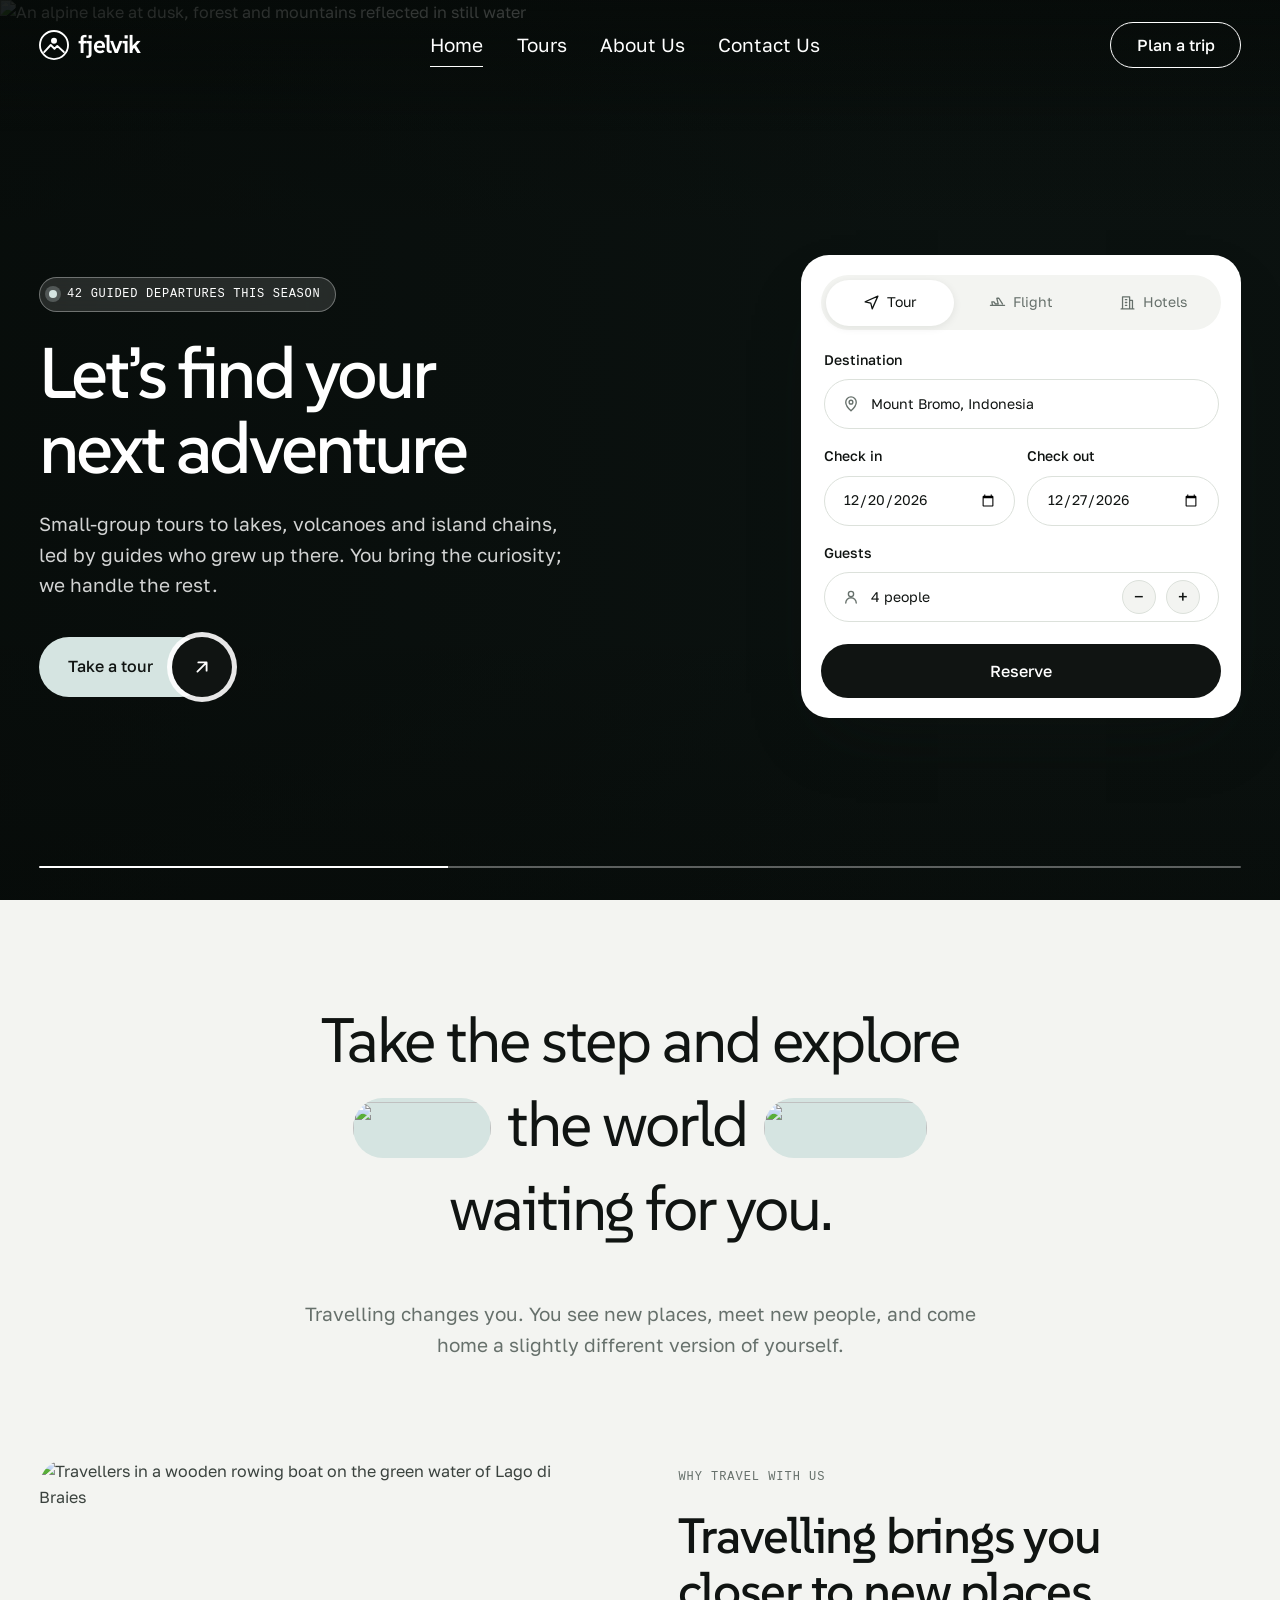
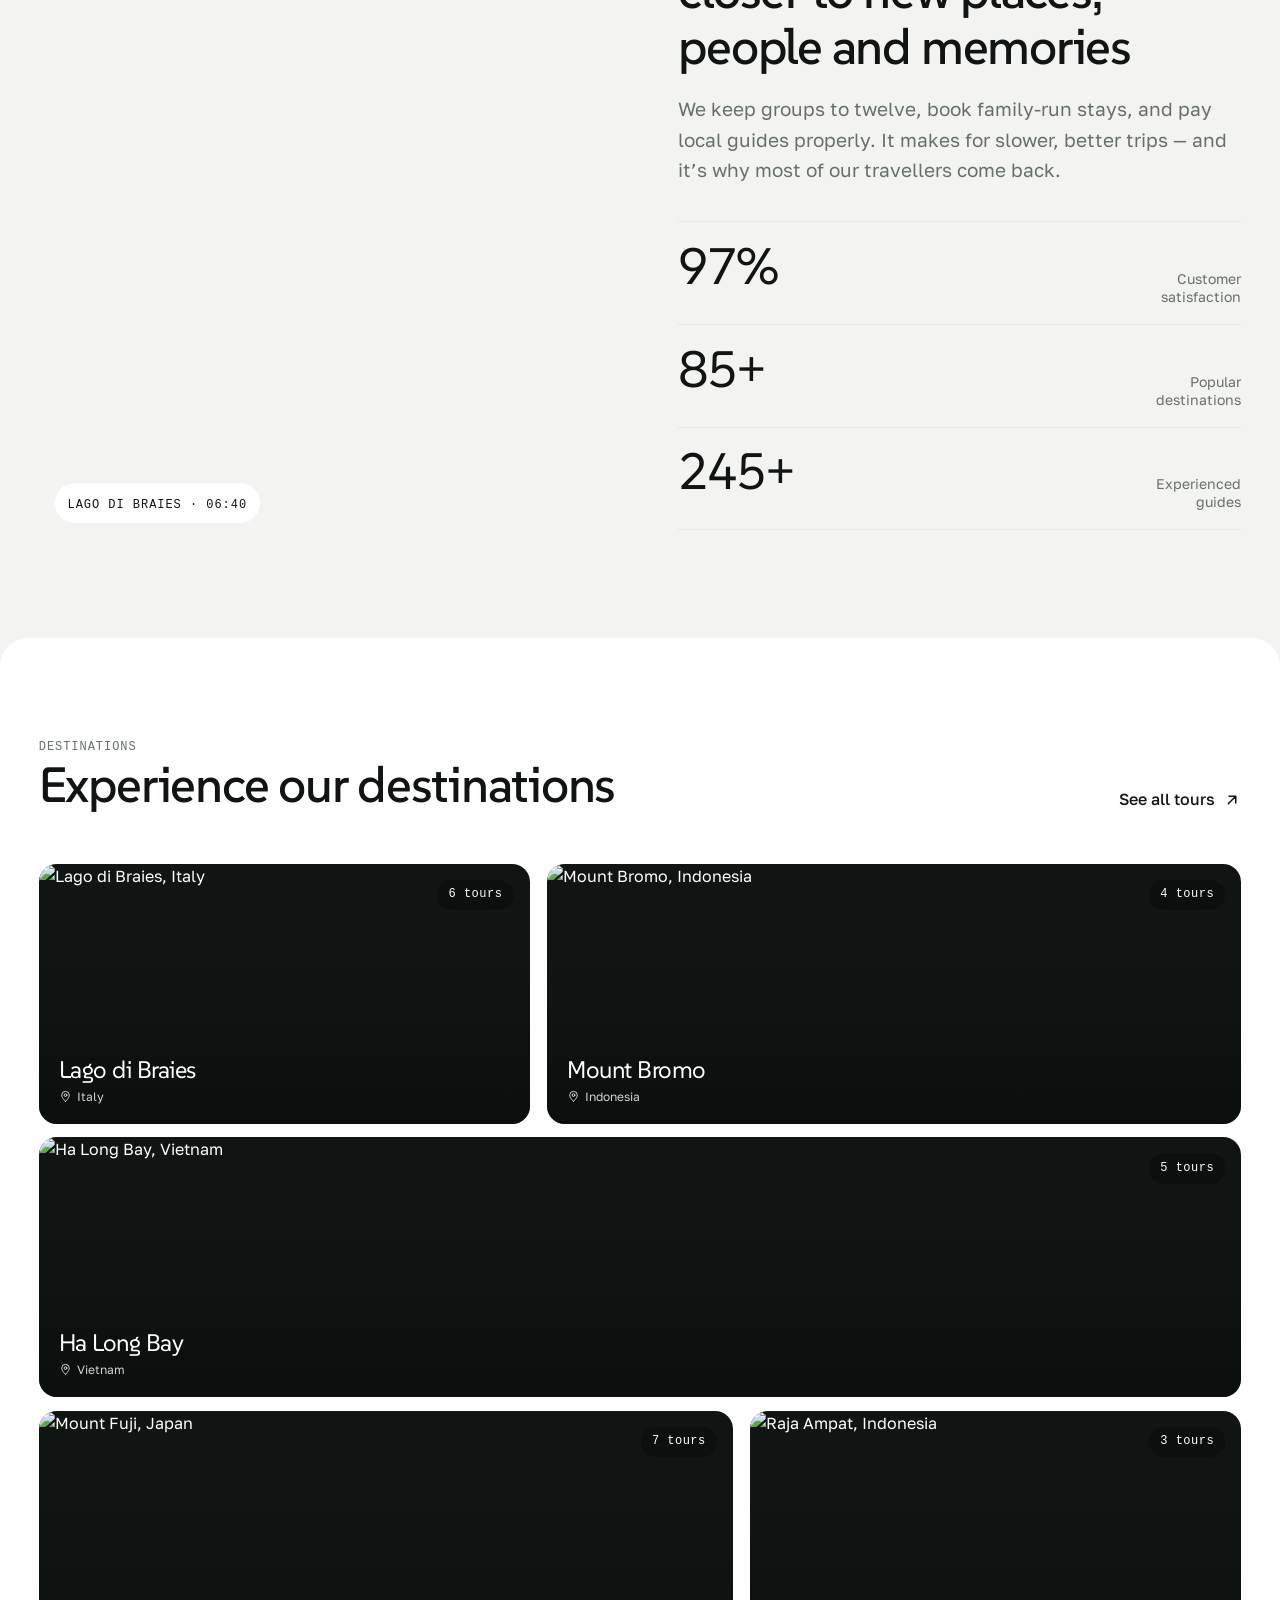
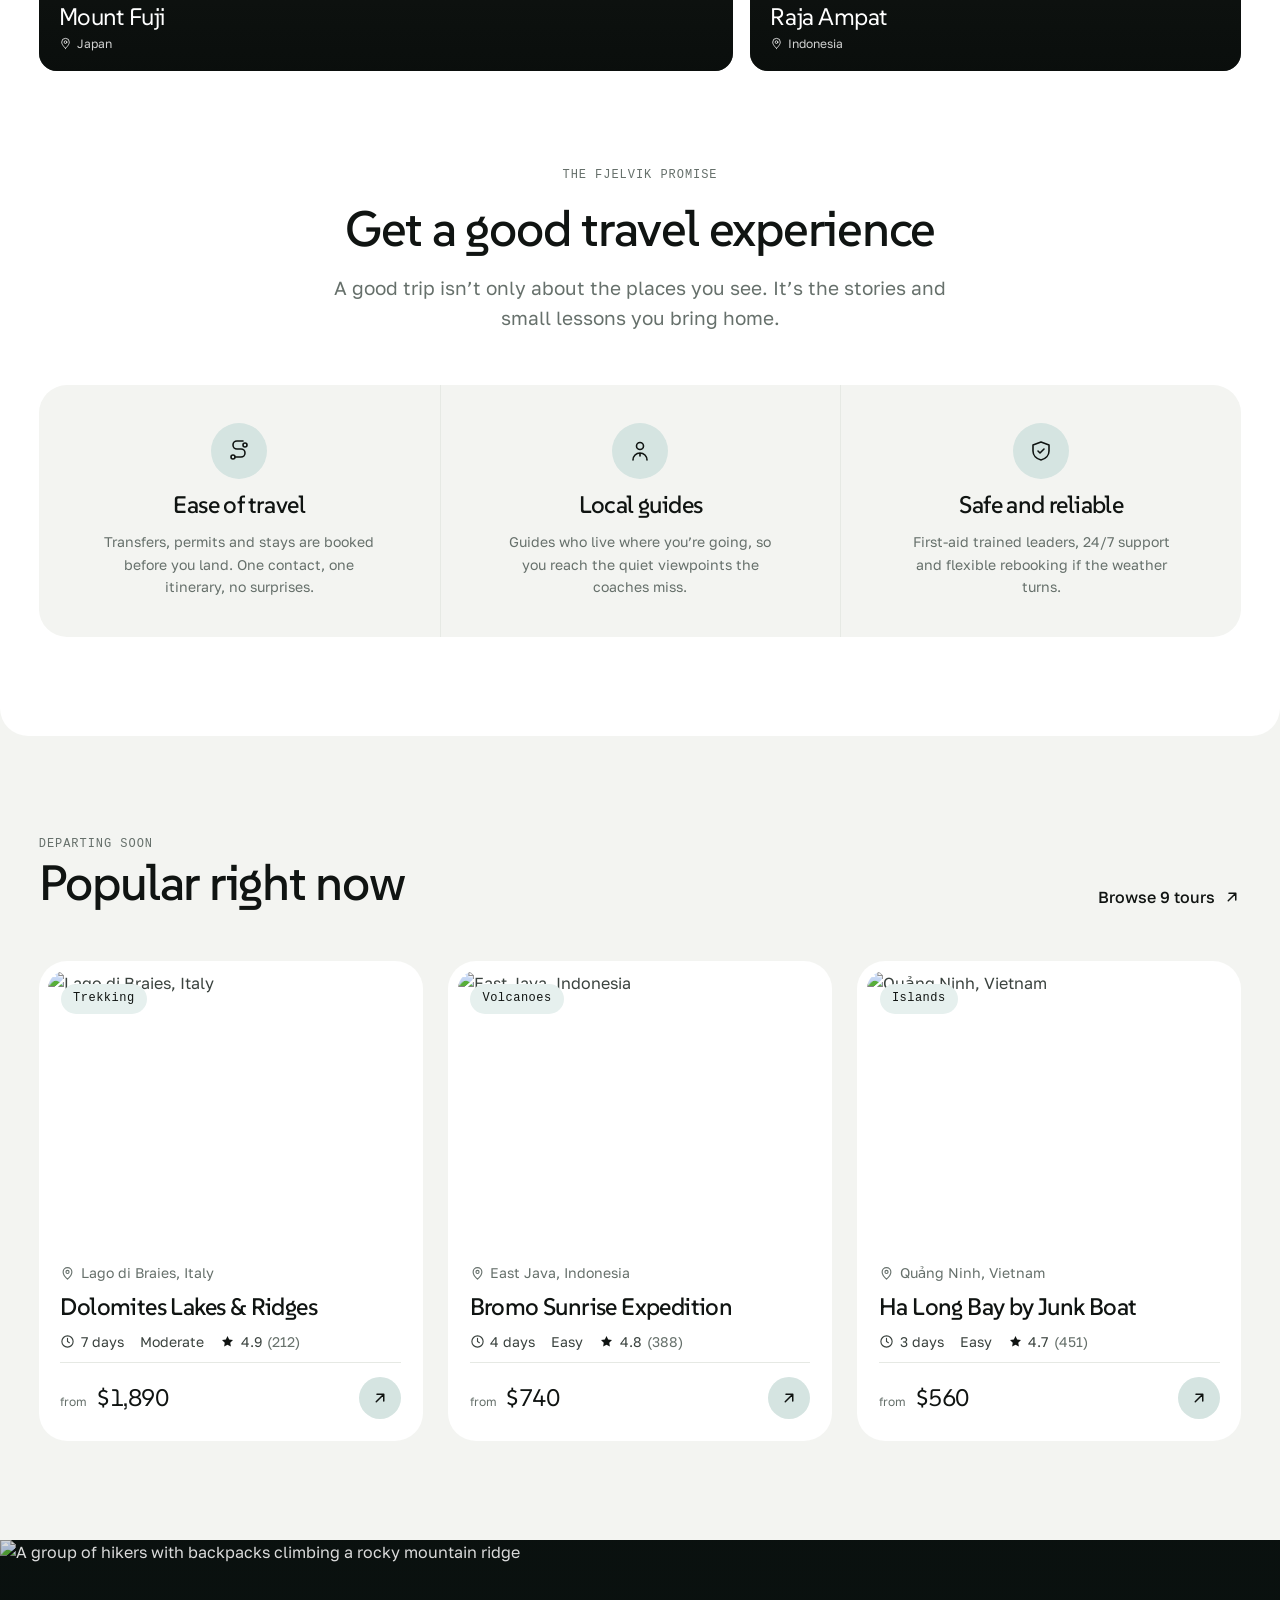
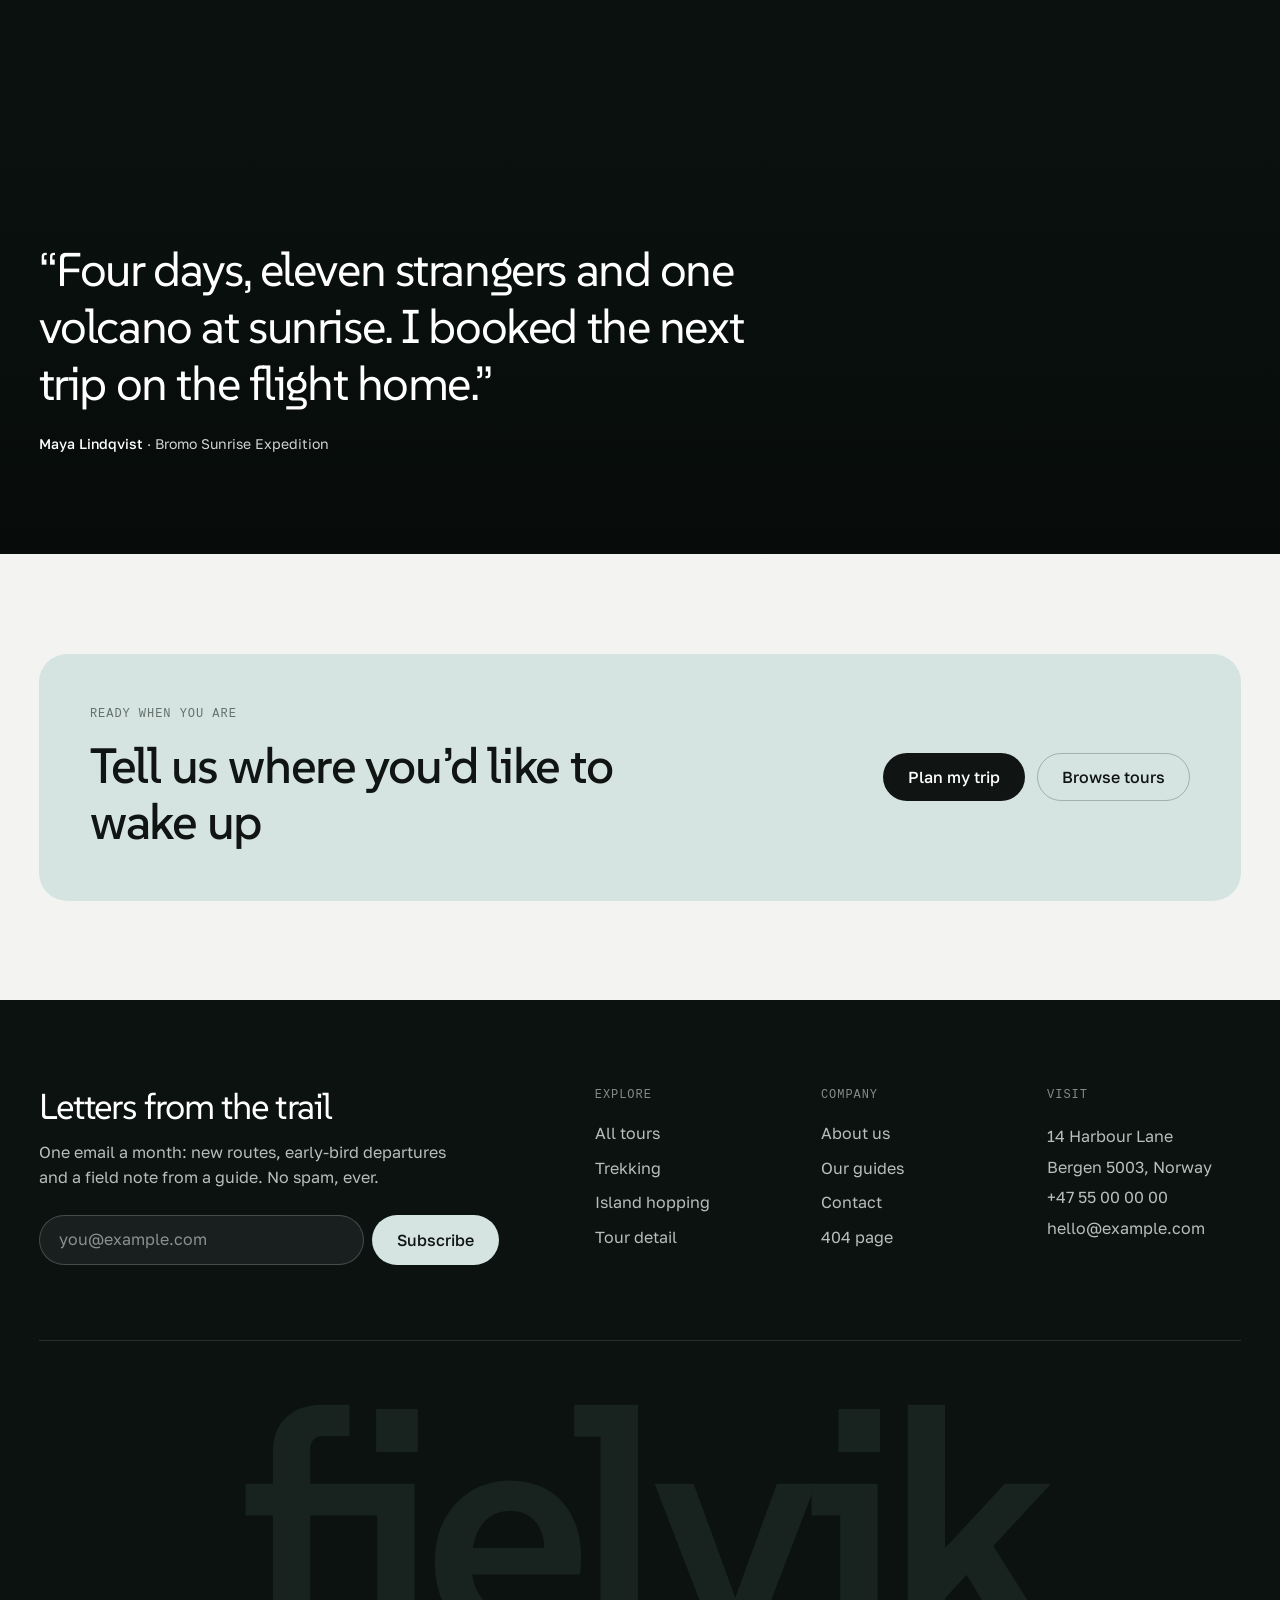
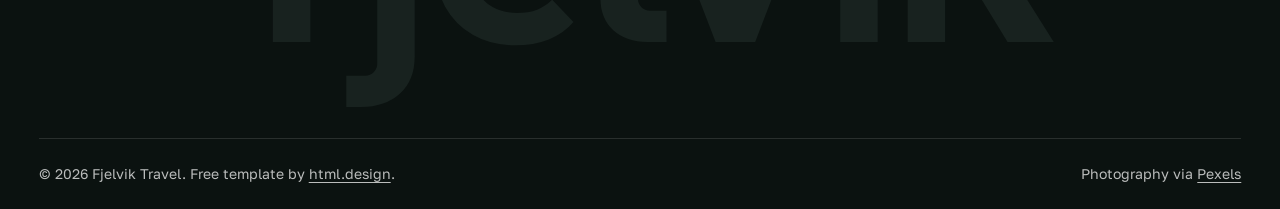
==== fjelvik/index.html @ 73a194df "Add files via upload" ====
<!DOCTYPE html>
<html lang="en">
<head>
<meta charset="utf-8" />
<meta name="viewport" content="width=device-width, initial-scale=1" />
<title>Fjelvik — Tours & Adventure Travel</title>
<meta name="description" content="Fjelvik is a free travel agency HTML template — photo hero with a working booking panel, destination bento, tour listings, tour detail, about and contact pages." />
<meta name="theme-color" content="#101412" />
<link rel="icon" href="data:image/svg+xml,%3Csvg xmlns='http://www.w3.org/2000/svg' viewBox='0 0 32 32'%3E%3Ccircle cx='16' cy='16' r='16' fill='%23101412'/%3E%3Ccircle cx='16' cy='12' r='4' fill='%23D5E4E1'/%3E%3Cpath d='M5 24l7-8 4 4 3-3 8 7z' fill='%23fff'/%3E%3C/svg%3E" />

<link rel="preconnect" href="https://fonts.googleapis.com" />
<link rel="preconnect" href="https://fonts.gstatic.com" crossorigin />
<link href="https://fonts.googleapis.com/css2?family=SUSE:wght@400;500;600&family=Golos+Text:wght@400;500;600&family=Ubuntu+Sans+Mono:wght@400;500&display=swap" rel="stylesheet" />
<link rel="preconnect" href="https://images.pexels.com" crossorigin />

<link rel="stylesheet" href="assets/css/tokens.css" />
<link rel="stylesheet" href="assets/css/site.css" />
<link rel="stylesheet" href="assets/css/pages.css" />
</head>
<body>
<a class="skip" href="#main">Skip to content</a>

<header class="header" data-header="photo">
  <div class="container header__inner">
    <a class="brand" href="index.html" aria-label="Fjelvik — home">
      <svg class="brand__mark" viewBox="0 0 32 32" aria-hidden="true">
        <circle cx="16" cy="16" r="15" fill="none" stroke="currentColor" stroke-width="2" />
        <circle cx="16" cy="11.5" r="3.2" fill="currentColor" />
        <path d="M5.5 23.5 12.5 16l4 4 3-3 7 6.5" fill="none" stroke="currentColor" stroke-width="2" stroke-linejoin="round" stroke-linecap="round" />
      </svg>
      <span class="brand__word">fjelvik</span>
    </a>

    <nav class="nav" id="site-nav" aria-label="Main">
      <a href="index.html" aria-current="page">Home</a>
      <a href="tours.html">Tours</a>
      <a href="about.html">About Us</a>
      <a href="contact.html">Contact Us</a>
      <a class="nav__signin-mobile" href="contact.html">Plan a trip</a>
    </nav>

    <div class="header__tools">
      <a class="btn header__signin" href="contact.html">Plan a trip</a>
      <button class="burger" type="button" aria-expanded="false" aria-controls="site-nav" aria-label="Open menu">
        <span></span><span></span>
      </button>
    </div>
  </div>
</header>

<main id="main">
<!-- ===== Hero: full-bleed photograph + booking panel ===== -->
<section class="hero on-photo" aria-labelledby="hero-title">
  <img class="hero__img" src="https://images.pexels.com/photos/4104906/pexels-photo-4104906.jpeg?auto=compress&cs=tinysrgb&w=2000" alt="An alpine lake at dusk, forest and mountains reflected in still water" width="2000" height="1333" fetchpriority="high" decoding="async" />
  <div class="container hero__grid">
    <div class="hero__copy">
      <p class="hero__eyebrow"><span class="hero__dot" aria-hidden="true"></span>42 guided departures this season</p>
      <h1 id="hero-title" class="hero__title">Let&rsquo;s find your next adventure</h1>
      <p class="hero__sub">Small-group tours to lakes, volcanoes and island chains, led by guides who grew up there. You bring the curiosity; we handle the rest.</p>
      <a class="cta-orbit" href="tours.html">
        <span class="cta-orbit__text">Take a tour</span>
        <span class="cta-orbit__dot" aria-hidden="true"><svg viewBox="0 0 24 24" fill="none" stroke="currentColor" stroke-width="2" stroke-linecap="round" stroke-linejoin="round"><path d="M7 17 17 7M8 7h9v9"/></svg></span>
      </a>
    </div>

    <form class="booking" data-booking aria-label="Search trips">
      <div class="booking__tabs" role="tablist" aria-label="Trip type">
        <button type="button" role="tab" id="tab-tour" aria-selected="true" aria-controls="panel-tour">
          <svg viewBox="0 0 24 24" fill="none" stroke="currentColor" stroke-width="1.8" stroke-linecap="round" stroke-linejoin="round" aria-hidden="true"><path d="m3 11 18-8-8 18-2-8-8-2Z"/></svg>Tour
        </button>
        <button type="button" role="tab" id="tab-flight" aria-selected="false" aria-controls="panel-flight" tabindex="-1">
          <svg viewBox="0 0 24 24" fill="none" stroke="currentColor" stroke-width="1.8" stroke-linecap="round" stroke-linejoin="round" aria-hidden="true"><path d="M2 16h20M5 16l-1-5h3l2 3h4l-2-8h3l5 8"/></svg>Flight
        </button>
        <button type="button" role="tab" id="tab-hotel" aria-selected="false" aria-controls="panel-hotel" tabindex="-1">
          <svg viewBox="0 0 24 24" fill="none" stroke="currentColor" stroke-width="1.8" stroke-linecap="round" stroke-linejoin="round" aria-hidden="true"><path d="M5 21V4h10v17M15 9h4v12M9 8h2M9 12h2M9 16h2M3 21h18"/></svg>Hotels
        </button>
      </div>

      <div class="booking__panel" id="panel-tour" role="tabpanel" aria-labelledby="tab-tour">
        <div class="field">
          <label class="field__label" for="tour-dest">Destination</label>
          <span class="input">
            <svg viewBox="0 0 24 24" fill="none" stroke="currentColor" stroke-width="1.8" aria-hidden="true"><path d="M12 21s-7-6.2-7-11.5a7 7 0 0 1 14 0C19 14.8 12 21 12 21Z"/><circle cx="12" cy="9.5" r="2.5"/></svg>
            <select id="tour-dest" name="destination">
              <option>Mount Bromo, Indonesia</option>
              <option>Lago di Braies, Italy</option>
              <option>Ha Long Bay, Vietnam</option>
              <option>Mount Fuji, Japan</option>
              <option>Raja Ampat, Indonesia</option>
              <option>Sete Cidades, Azores</option>
            </select>
          </span>
        </div>
        <div class="booking__row" data-date-pair>
          <div class="field">
            <label class="field__label" for="tour-in">Check in</label>
            <span class="input"><input id="tour-in" type="date" data-date="start" /></span>
          </div>
          <div class="field">
            <label class="field__label" for="tour-out">Check out</label>
            <span class="input"><input id="tour-out" type="date" data-date="end" /></span>
          </div>
        </div>
        <div class="field">
          <span class="field__label" id="guest-label">Guests</span>
          <div class="input stepper" data-stepper data-min="1" data-max="12" role="group" aria-labelledby="guest-label">
            <svg viewBox="0 0 24 24" fill="none" stroke="currentColor" stroke-width="1.8" stroke-linecap="round" aria-hidden="true"><circle cx="12" cy="8" r="3.5"/><path d="M5 20a7 7 0 0 1 14 0"/></svg>
            <output aria-live="polite" data-count="4">4 people</output>
            <button type="button" data-step="-1" aria-label="Fewer guests">&minus;</button>
            <button type="button" data-step="1" aria-label="More guests">+</button>
          </div>
        </div>
      </div>

      <div class="booking__panel" id="panel-flight" role="tabpanel" aria-labelledby="tab-flight" hidden>
        <div class="booking__row">
          <div class="field">
            <label class="field__label" for="fl-from">From</label>
            <span class="input"><input id="fl-from" type="text" value="Oslo (OSL)" autocomplete="off" /></span>
          </div>
          <div class="field">
            <label class="field__label" for="fl-to">To</label>
            <span class="input"><input id="fl-to" type="text" value="Denpasar (DPS)" autocomplete="off" /></span>
          </div>
        </div>
        <div class="booking__row" data-date-pair>
          <div class="field">
            <label class="field__label" for="fl-dep">Depart</label>
            <span class="input"><input id="fl-dep" type="date" data-date="start" /></span>
          </div>
          <div class="field">
            <label class="field__label" for="fl-ret">Return</label>
            <span class="input"><input id="fl-ret" type="date" data-date="end" /></span>
          </div>
        </div>
        <div class="field">
          <label class="field__label" for="fl-cabin">Cabin</label>
          <span class="input"><select id="fl-cabin"><option>Economy</option><option>Premium economy</option><option>Business</option></select></span>
        </div>
      </div>

      <div class="booking__panel" id="panel-hotel" role="tabpanel" aria-labelledby="tab-hotel" hidden>
        <div class="field">
          <label class="field__label" for="ht-city">City or area</label>
          <span class="input"><input id="ht-city" type="text" value="Fujikawaguchiko, Japan" autocomplete="off" /></span>
        </div>
        <div class="booking__row" data-date-pair>
          <div class="field">
            <label class="field__label" for="ht-in">Check in</label>
            <span class="input"><input id="ht-in" type="date" data-date="start" /></span>
          </div>
          <div class="field">
            <label class="field__label" for="ht-out">Check out</label>
            <span class="input"><input id="ht-out" type="date" data-date="end" /></span>
          </div>
        </div>
        <div class="field">
          <label class="field__label" for="ht-rooms">Rooms</label>
          <span class="input"><select id="ht-rooms"><option>1 room, 2 adults</option><option>2 rooms, 4 adults</option><option>1 room, 1 adult</option></select></span>
        </div>
      </div>

      <button class="btn btn--dark btn--block booking__submit" type="submit">Reserve</button>
    </form>
  </div>
  <div class="container hero__rail" aria-hidden="true"><span></span></div>
</section>

<!-- ===== Statement with inline photo pills ===== -->
<section class="section statement" aria-labelledby="statement-title">
  <div class="container">
    <h2 id="statement-title" class="statement__line" data-reveal>
      Take the step and explore
      <span class="pill-img"><img src="https://images.pexels.com/photos/18166239/pexels-photo-18166239.jpeg?auto=compress&cs=tinysrgb&w=600" alt="" width="600" height="400" loading="lazy" decoding="async" /></span>
      the world
      <span class="pill-img pill-img--wide"><img src="https://images.pexels.com/photos/27608329/pexels-photo-27608329.jpeg?auto=compress&cs=tinysrgb&w=600" alt="" width="600" height="400" loading="lazy" decoding="async" /></span>
      waiting for you.
    </h2>
    <p class="statement__sub" data-reveal>Travelling changes you. You see new places, meet new people, and come home a slightly different version of yourself.</p>
  </div>
</section>

<!-- ===== Split: photograph + stat ledger ===== -->
<section class="section section--flush-top" aria-labelledby="closer-title">
  <div class="container split">
    <figure class="split__media" data-reveal>
      <img src="https://images.pexels.com/photos/19153480/pexels-photo-19153480.jpeg?auto=compress&cs=tinysrgb&w=1100" alt="Travellers in a wooden rowing boat on the green water of Lago di Braies" width="1100" height="1375" loading="lazy" decoding="async" />
      <figcaption class="split__cap"><span class="label">Lago di Braies · 06:40</span></figcaption>
    </figure>
    <div class="split__copy">
      <p class="label">Why travel with us</p>
      <h2 id="closer-title">Travelling brings you closer to new places, people and memories</h2>
      <p>We keep groups to twelve, book family-run stays, and pay local guides properly. It makes for slower, better trips &mdash; and it&rsquo;s why most of our travellers come back.</p>
      <dl class="ledger">
        <div><dt>Customer satisfaction</dt><dd>97%</dd></div>
        <div><dt>Popular destinations</dt><dd>85+</dd></div>
        <div><dt>Experienced guides</dt><dd>245+</dd></div>
      </dl>
    </div>
  </div>
</section>

<!-- ===== Destination bento ===== -->
<section class="section destinations" aria-labelledby="dest-title">
  <div class="container">
    <div class="shead shead--split">
      <div>
        <p class="label">Destinations</p>
        <h2 id="dest-title">Experience our destinations</h2>
      </div>
      <a class="link-arrow" href="tours.html">See all tours <svg viewBox="0 0 24 24" fill="none" stroke="currentColor" stroke-width="2" stroke-linecap="round" stroke-linejoin="round" aria-hidden="true"><path d="M7 17 17 7M8 7h9v9"/></svg></a>
    </div>
    <div class="bento">
        <a class="dtile " href="tours.html">
          <img src="https://images.pexels.com/photos/29298066/pexels-photo-29298066.jpeg?auto=compress&cs=tinysrgb&w=1100" alt="Lago di Braies, Italy" width="1100" height="733" loading="lazy" decoding="async" />
          <span class="dtile__meta">
            <span class="dtile__name">Lago di Braies</span>
            <span class="dtile__place"><svg viewBox="0 0 24 24" fill="none" stroke="currentColor" stroke-width="1.8" stroke-linecap="round" stroke-linejoin="round" aria-hidden="true"><path d="M12 21s-7-6.2-7-11.5a7 7 0 0 1 14 0C19 14.8 12 21 12 21Z"/><circle cx="12" cy="9.5" r="2.5"/></svg>Italy</span>
          </span>
          <span class="dtile__count">6 tours</span>
        </a>
        <a class="dtile " href="tours.html">
          <img src="https://images.pexels.com/photos/12278092/pexels-photo-12278092.jpeg?auto=compress&cs=tinysrgb&w=1100" alt="Mount Bromo, Indonesia" width="1100" height="733" loading="lazy" decoding="async" />
          <span class="dtile__meta">
            <span class="dtile__name">Mount Bromo</span>
            <span class="dtile__place"><svg viewBox="0 0 24 24" fill="none" stroke="currentColor" stroke-width="1.8" stroke-linecap="round" stroke-linejoin="round" aria-hidden="true"><path d="M12 21s-7-6.2-7-11.5a7 7 0 0 1 14 0C19 14.8 12 21 12 21Z"/><circle cx="12" cy="9.5" r="2.5"/></svg>Indonesia</span>
          </span>
          <span class="dtile__count">4 tours</span>
        </a>
        <a class="dtile dtile--wide" href="tours.html">
          <img src="https://images.pexels.com/photos/6871874/pexels-photo-6871874.jpeg?auto=compress&cs=tinysrgb&w=1100" alt="Ha Long Bay, Vietnam" width="1100" height="733" loading="lazy" decoding="async" />
          <span class="dtile__meta">
            <span class="dtile__name">Ha Long Bay</span>
            <span class="dtile__place"><svg viewBox="0 0 24 24" fill="none" stroke="currentColor" stroke-width="1.8" stroke-linecap="round" stroke-linejoin="round" aria-hidden="true"><path d="M12 21s-7-6.2-7-11.5a7 7 0 0 1 14 0C19 14.8 12 21 12 21Z"/><circle cx="12" cy="9.5" r="2.5"/></svg>Vietnam</span>
          </span>
          <span class="dtile__count">5 tours</span>
        </a>
        <a class="dtile " href="tours.html">
          <img src="https://images.pexels.com/photos/31710067/pexels-photo-31710067.jpeg?auto=compress&cs=tinysrgb&w=1100" alt="Mount Fuji, Japan" width="1100" height="733" loading="lazy" decoding="async" />
          <span class="dtile__meta">
            <span class="dtile__name">Mount Fuji</span>
            <span class="dtile__place"><svg viewBox="0 0 24 24" fill="none" stroke="currentColor" stroke-width="1.8" stroke-linecap="round" stroke-linejoin="round" aria-hidden="true"><path d="M12 21s-7-6.2-7-11.5a7 7 0 0 1 14 0C19 14.8 12 21 12 21Z"/><circle cx="12" cy="9.5" r="2.5"/></svg>Japan</span>
          </span>
          <span class="dtile__count">7 tours</span>
        </a>
        <a class="dtile " href="tours.html">
          <img src="https://images.pexels.com/photos/37805584/pexels-photo-37805584.jpeg?auto=compress&cs=tinysrgb&w=1100" alt="Raja Ampat, Indonesia" width="1100" height="733" loading="lazy" decoding="async" />
          <span class="dtile__meta">
            <span class="dtile__name">Raja Ampat</span>
            <span class="dtile__place"><svg viewBox="0 0 24 24" fill="none" stroke="currentColor" stroke-width="1.8" stroke-linecap="round" stroke-linejoin="round" aria-hidden="true"><path d="M12 21s-7-6.2-7-11.5a7 7 0 0 1 14 0C19 14.8 12 21 12 21Z"/><circle cx="12" cy="9.5" r="2.5"/></svg>Indonesia</span>
          </span>
          <span class="dtile__count">3 tours</span>
        </a>
    </div>
  </div>
</section>

<!-- ===== Why us — three promises ===== -->
<section class="section promises" aria-labelledby="prom-title">
  <div class="container">
    <div class="shead shead--center">
      <p class="label">The Fjelvik promise</p>
      <h2 id="prom-title">Get a good travel experience</h2>
      <p>A good trip isn&rsquo;t only about the places you see. It&rsquo;s the stories and small lessons you bring home.</p>
    </div>
    <ul class="promise-row">
      <li class="promise" data-reveal>
        <span class="promise__icon" aria-hidden="true"><svg viewBox="0 0 24 24" fill="none" stroke="currentColor" stroke-width="1.6" stroke-linecap="round" stroke-linejoin="round"><circle cx="6" cy="18" r="2"/><circle cx="18" cy="6" r="2"/><path d="M8 18h6a4 4 0 0 0 0-8h-4a4 4 0 0 1 0-8h6"/></svg></span>
        <h3>Ease of travel</h3>
        <p>Transfers, permits and stays are booked before you land. One contact, one itinerary, no surprises.</p>
      </li>
      <li class="promise" data-reveal>
        <span class="promise__icon" aria-hidden="true"><svg viewBox="0 0 24 24" fill="none" stroke="currentColor" stroke-width="1.6" stroke-linecap="round" stroke-linejoin="round"><circle cx="12" cy="7" r="3.5"/><path d="M5 21a7 7 0 0 1 14 0M12 14v3"/></svg></span>
        <h3>Local guides</h3>
        <p>Guides who live where you&rsquo;re going, so you reach the quiet viewpoints the coaches miss.</p>
      </li>
      <li class="promise" data-reveal>
        <span class="promise__icon" aria-hidden="true"><svg viewBox="0 0 24 24" fill="none" stroke="currentColor" stroke-width="1.6" stroke-linecap="round" stroke-linejoin="round"><path d="M12 3 4 6v6c0 4.5 3.4 8 8 9 4.6-1 8-4.5 8-9V6l-8-3Z"/><path d="m9 12 2 2 4-4"/></svg></span>
        <h3>Safe and reliable</h3>
        <p>First-aid trained leaders, 24/7 support and flexible rebooking if the weather turns.</p>
      </li>
    </ul>
  </div>
</section>

<!-- ===== Featured tours ===== -->
<section class="section" aria-labelledby="feat-title">
  <div class="container">
    <div class="shead shead--split">
      <div>
        <p class="label">Departing soon</p>
        <h2 id="feat-title">Popular right now</h2>
      </div>
      <a class="link-arrow" href="tours.html">Browse 9 tours <svg viewBox="0 0 24 24" fill="none" stroke="currentColor" stroke-width="2" stroke-linecap="round" stroke-linejoin="round" aria-hidden="true"><path d="M7 17 17 7M8 7h9v9"/></svg></a>
    </div>
    <div class="tgrid">
        <article class="tcard" data-kind="trek" data-price="1890" data-days="7">
          <div class="tcard__media">
            <img src="https://images.pexels.com/photos/29298066/pexels-photo-29298066.jpeg?auto=compress&cs=tinysrgb&w=800" alt="Lago di Braies, Italy" width="800" height="600" loading="lazy" decoding="async" />
            <span class="tcard__kind">Trekking</span>
          </div>
          <div class="tcard__body">
            <p class="tcard__place"><svg viewBox="0 0 24 24" fill="none" stroke="currentColor" stroke-width="1.8" stroke-linecap="round" stroke-linejoin="round" aria-hidden="true"><path d="M12 21s-7-6.2-7-11.5a7 7 0 0 1 14 0C19 14.8 12 21 12 21Z"/><circle cx="12" cy="9.5" r="2.5"/></svg>Lago di Braies, Italy</p>
            <h3 class="tcard__name"><a href="tour.html">Dolomites Lakes & Ridges</a></h3>
            <p class="tcard__facts">
              <span><svg viewBox="0 0 24 24" fill="none" stroke="currentColor" stroke-width="1.8" stroke-linecap="round" aria-hidden="true"><circle cx="12" cy="12" r="9"/><path d="M12 7v5l3 2"/></svg>7 days</span>
              <span>Moderate</span>
              <span class="tcard__rating"><svg viewBox="0 0 24 24" fill="currentColor" aria-hidden="true"><path d="m12 3 2.7 5.6 6.1.9-4.4 4.3 1 6.1L12 17l-5.4 2.9 1-6.1L3.2 9.5l6.1-.9Z"/></svg>4.9 <small>(212)</small></span>
            </p>
            <p class="tcard__foot">
              <span class="tcard__price"><small>from</small> $1,890</span>
              <span class="tcard__go" aria-hidden="true"><svg viewBox="0 0 24 24" fill="none" stroke="currentColor" stroke-width="2" stroke-linecap="round" stroke-linejoin="round" aria-hidden="true"><path d="M7 17 17 7M8 7h9v9"/></svg></span>
            </p>
          </div>
        </article>
        <article class="tcard" data-kind="volcano" data-price="740" data-days="4">
          <div class="tcard__media">
            <img src="https://images.pexels.com/photos/12278092/pexels-photo-12278092.jpeg?auto=compress&cs=tinysrgb&w=800" alt="East Java, Indonesia" width="800" height="600" loading="lazy" decoding="async" />
            <span class="tcard__kind">Volcanoes</span>
          </div>
          <div class="tcard__body">
            <p class="tcard__place"><svg viewBox="0 0 24 24" fill="none" stroke="currentColor" stroke-width="1.8" stroke-linecap="round" stroke-linejoin="round" aria-hidden="true"><path d="M12 21s-7-6.2-7-11.5a7 7 0 0 1 14 0C19 14.8 12 21 12 21Z"/><circle cx="12" cy="9.5" r="2.5"/></svg>East Java, Indonesia</p>
            <h3 class="tcard__name"><a href="tour.html">Bromo Sunrise Expedition</a></h3>
            <p class="tcard__facts">
              <span><svg viewBox="0 0 24 24" fill="none" stroke="currentColor" stroke-width="1.8" stroke-linecap="round" aria-hidden="true"><circle cx="12" cy="12" r="9"/><path d="M12 7v5l3 2"/></svg>4 days</span>
              <span>Easy</span>
              <span class="tcard__rating"><svg viewBox="0 0 24 24" fill="currentColor" aria-hidden="true"><path d="m12 3 2.7 5.6 6.1.9-4.4 4.3 1 6.1L12 17l-5.4 2.9 1-6.1L3.2 9.5l6.1-.9Z"/></svg>4.8 <small>(388)</small></span>
            </p>
            <p class="tcard__foot">
              <span class="tcard__price"><small>from</small> $740</span>
              <span class="tcard__go" aria-hidden="true"><svg viewBox="0 0 24 24" fill="none" stroke="currentColor" stroke-width="2" stroke-linecap="round" stroke-linejoin="round" aria-hidden="true"><path d="M7 17 17 7M8 7h9v9"/></svg></span>
            </p>
          </div>
        </article>
        <article class="tcard" data-kind="island" data-price="560" data-days="3">
          <div class="tcard__media">
            <img src="https://images.pexels.com/photos/6871874/pexels-photo-6871874.jpeg?auto=compress&cs=tinysrgb&w=800" alt="Quảng Ninh, Vietnam" width="800" height="600" loading="lazy" decoding="async" />
            <span class="tcard__kind">Islands</span>
          </div>
          <div class="tcard__body">
            <p class="tcard__place"><svg viewBox="0 0 24 24" fill="none" stroke="currentColor" stroke-width="1.8" stroke-linecap="round" stroke-linejoin="round" aria-hidden="true"><path d="M12 21s-7-6.2-7-11.5a7 7 0 0 1 14 0C19 14.8 12 21 12 21Z"/><circle cx="12" cy="9.5" r="2.5"/></svg>Quảng Ninh, Vietnam</p>
            <h3 class="tcard__name"><a href="tour.html">Ha Long Bay by Junk Boat</a></h3>
            <p class="tcard__facts">
              <span><svg viewBox="0 0 24 24" fill="none" stroke="currentColor" stroke-width="1.8" stroke-linecap="round" aria-hidden="true"><circle cx="12" cy="12" r="9"/><path d="M12 7v5l3 2"/></svg>3 days</span>
              <span>Easy</span>
              <span class="tcard__rating"><svg viewBox="0 0 24 24" fill="currentColor" aria-hidden="true"><path d="m12 3 2.7 5.6 6.1.9-4.4 4.3 1 6.1L12 17l-5.4 2.9 1-6.1L3.2 9.5l6.1-.9Z"/></svg>4.7 <small>(451)</small></span>
            </p>
            <p class="tcard__foot">
              <span class="tcard__price"><small>from</small> $560</span>
              <span class="tcard__go" aria-hidden="true"><svg viewBox="0 0 24 24" fill="none" stroke="currentColor" stroke-width="2" stroke-linecap="round" stroke-linejoin="round" aria-hidden="true"><path d="M7 17 17 7M8 7h9v9"/></svg></span>
            </p>
          </div>
        </article>
    </div>
  </div>
</section>

<!-- ===== Voice of a traveller ===== -->
<section class="section quote-band on-photo" aria-labelledby="quote-title">
  <img class="quote-band__img" src="https://images.pexels.com/photos/1365425/pexels-photo-1365425.jpeg?auto=compress&cs=tinysrgb&w=2000" alt="A group of hikers with backpacks climbing a rocky mountain ridge" width="2000" height="1333" loading="lazy" decoding="async" />
  <div class="container quote-band__inner">
    <h2 id="quote-title" class="sr-only">What travellers say</h2>
    <figure>
      <blockquote>&ldquo;Four days, eleven strangers and one volcano at sunrise. I booked the next trip on the flight home.&rdquo;</blockquote>
      <figcaption><strong>Maya Lindqvist</strong> · Bromo Sunrise Expedition</figcaption>
    </figure>
  </div>
</section>

<!-- ===== Closing call to action ===== -->
<section class="section closer" aria-labelledby="closer-cta">
  <div class="container closer__card">
    <div>
      <p class="label">Ready when you are</p>
      <h2 id="closer-cta">Tell us where you&rsquo;d like to wake up</h2>
    </div>
    <div class="closer__actions">
      <a class="btn btn--dark" href="contact.html">Plan my trip</a>
      <a class="btn btn--ghost" href="tours.html">Browse tours</a>
    </div>
  </div>
</section>
</main>

<footer class="footer">
  <div class="container">
    <div class="footer__top">
      <div class="footer__lead">
        <p class="footer__title">Letters from the trail</p>
        <p class="footer__sub">One email a month: new routes, early-bird departures and a field note from a guide. No spam, ever.</p>
        <form class="subscribe" data-demo-form novalidate>
          <label class="sr-only" for="sub-email">Email address</label>
          <input id="sub-email" type="email" name="email" placeholder="you@example.com" autocomplete="email" required />
          <button class="btn btn--glacier" type="submit">Subscribe</button>
          <p class="form-note" role="status" aria-live="polite"></p>
        </form>
      </div>

      <div class="footer__cols">
        <div>
          <p class="label footer__h">Explore</p>
          <ul>
            <li><a href="tours.html">All tours</a></li>
            <li><a href="tours.html">Trekking</a></li>
            <li><a href="tours.html">Island hopping</a></li>
            <li><a href="tour.html">Tour detail</a></li>
          </ul>
        </div>
        <div>
          <p class="label footer__h">Company</p>
          <ul>
            <li><a href="about.html">About us</a></li>
            <li><a href="about.html">Our guides</a></li>
            <li><a href="contact.html">Contact</a></li>
            <li><a href="404.html">404 page</a></li>
          </ul>
        </div>
        <div>
          <p class="label footer__h">Visit</p>
          <address>
            14 Harbour Lane<br />Bergen 5003, Norway<br />
            <a href="tel:+4755000000">+47 55 00 00 00</a><br />
            <a href="mailto:hello@example.com">hello@example.com</a>
          </address>
        </div>
      </div>
    </div>

    <p class="footer__word" aria-hidden="true">fjelvik</p>

    <div class="footer__bottom">
      <p>&copy; <span data-year>2026</span> Fjelvik Travel. Free template by <a href="https://html.design/">html.design</a>.</p>
      <p>Photography via <a href="https://www.pexels.com/">Pexels</a></p>
    </div>
  </div>
</footer>

<div class="toast" role="status" aria-live="polite" hidden></div>
<script src="assets/js/main.js" defer></script>
</body>
</html>
---- fjelvik/assets/css/tokens.css ----
/* ==========================================================================
   Fjelvik — design tokens, reset, primitives
   One file drives the whole template. Change a colour here, not in a page.
   ========================================================================== */

:root {
  /* Ground + ink -------------------------------------------------------- */
  --fog:          #F3F4F1;   /* page ground — cool off-white               */
  --paper:        #FFFFFF;   /* cards, booking panel, inputs               */
  --fog-deep:     #E6E9E4;   /* hairlines on fog, tab track                */
  --line:         #DCE1DB;   /* input borders                              */
  --pine:         #101412;   /* headings, primary buttons (17.9:1 on fog)  */
  --pine-soft:    #3A423E;   /* body copy (10.2:1 on fog)                  */
  --pine-mute:    #66706B;   /* meta text (4.9:1 on fog)                   */
  --pine-night:   #0B1210;   /* footer / dark bands                        */

  /* The only colour: glacier melt, used as a FIELD not a mark ----------- */
  --glacier:      #D5E4E1;
  --glacier-hi:   #E6F0EE;
  --glacier-deep: #B9D0CB;

  /* Light ink that sits on photographs — never remap these in a dark band */
  --snow:         #FFFFFF;
  --snow-soft:    rgba(255, 255, 255, .82);
  --snow-line:    rgba(255, 255, 255, .34);

  /* Type ------------------------------------------------------------------ */
  --font-display: "SUSE", "Golos Text", system-ui, sans-serif;
  --font-body:    "Golos Text", system-ui, -apple-system, "Segoe UI", sans-serif;
  --font-mono:    "Ubuntu Sans Mono", ui-monospace, "SFMono-Regular", Menlo, monospace;

  --text-xs:   .75rem;
  --text-sm:   .875rem;
  --text-base: 1rem;
  --text-md:   clamp(1.0625rem, 1rem + .25vw, 1.1875rem);
  --text-lg:   clamp(1.25rem, 1.1rem + .6vw, 1.5rem);
  --text-xl:   clamp(1.6rem, 1.3rem + 1.2vw, 2.25rem);
  --text-2xl:  clamp(2rem, 1.5rem + 2vw, 3.25rem);
  --text-hero: clamp(2.6rem, 1.6rem + 3.6vw, 5rem);

  /* Space + shape --------------------------------------------------------- */
  --container: 1320px;
  --gutter:    clamp(1rem, .5rem + 2.4vw, 3rem);
  --section:   clamp(4rem, 3rem + 4vw, 7.5rem);

  --r-sm:   10px;
  --r-md:   18px;
  --r-lg:   28px;
  --r-pill: 999px;

  --shadow-card: 0 1px 2px rgba(16, 20, 18, .06), 0 18px 48px -18px rgba(16, 20, 18, .28);
  --shadow-lift: 0 30px 70px -30px rgba(16, 20, 18, .45);

  --ease:     cubic-bezier(.2, .7, .2, 1);
  --dur-fast: 160ms;
  --dur:      320ms;

  --z-header: 50;
  --z-menu:   60;
}

/* Reset ------------------------------------------------------------------- */
*, *::before, *::after { box-sizing: border-box; }
html { -webkit-text-size-adjust: 100%; scroll-behavior: smooth; }
body {
  margin: 0;
  background: var(--fog);
  color: var(--pine-soft);
  font-family: var(--font-body);
  font-size: var(--text-base);
  line-height: 1.6;
  -webkit-font-smoothing: antialiased;
  text-rendering: optimizeLegibility;
}
img, svg, video { display: block; max-width: 100%; }
img { height: auto; }
h1, h2, h3, h4 {
  margin: 0;
  color: var(--pine);
  font-family: var(--font-display);
  font-weight: 500;
  line-height: 1.12;
  letter-spacing: -.025em;
}
p { margin: 0; }
a { color: inherit; text-decoration: none; }
button, input, select, textarea { font: inherit; color: inherit; }
button { cursor: pointer; }
ul, ol { margin: 0; padding: 0; list-style: none; }
:focus-visible { outline: 2px solid var(--pine); outline-offset: 3px; border-radius: 6px; }
.on-photo :focus-visible { outline-color: var(--snow); }

@media (prefers-reduced-motion: reduce) {
  html { scroll-behavior: auto; }
  *, *::before, *::after {
    animation-duration: .01ms !important;
    animation-iteration-count: 1 !important;
    transition-duration: .01ms !important;
  }
}

/* Layout primitives ------------------------------------------------------- */
.container {
  width: 100%;
  max-width: var(--container);
  margin-inline: auto;
  padding-inline: var(--gutter);
}
.section { padding-block: var(--section); }
.sr-only {
  position: absolute; width: 1px; height: 1px; padding: 0; margin: -1px;
  overflow: hidden; clip: rect(0 0 0 0); white-space: nowrap; border: 0;
}
.skip {
  position: absolute; left: 1rem; top: -4rem; z-index: 100;
  background: var(--pine); color: var(--snow);
  padding: .7rem 1.1rem; border-radius: var(--r-pill);
  transition: top var(--dur-fast) var(--ease);
}
.skip:focus { top: 1rem; }

/* Labels ------------------------------------------------------------------ */
.label {
  font-family: var(--font-mono);
  font-size: var(--text-xs);
  font-weight: 500;
  letter-spacing: .08em;
  text-transform: uppercase;
  color: var(--pine-mute);
}

/* Buttons ----------------------------------------------------------------- */
.btn {
  display: inline-flex; align-items: center; justify-content: center; gap: .6rem;
  min-height: 48px; padding: .8rem 1.5rem;
  border: 1px solid transparent; border-radius: var(--r-pill);
  font-weight: 500; font-size: var(--text-base); line-height: 1;
  transition: background var(--dur-fast) var(--ease), color var(--dur-fast) var(--ease),
              border-color var(--dur-fast) var(--ease), transform var(--dur-fast) var(--ease);
}
.btn:active { transform: translateY(1px); }
.btn--dark  { background: var(--pine); color: var(--snow); }
.btn--dark:hover { background: #26302B; }
.btn--glacier { background: var(--glacier); color: var(--pine); }
.btn--glacier:hover { background: var(--glacier-deep); }
.btn--ghost { border-color: var(--line); color: var(--pine); background: transparent; }
.btn--ghost:hover { border-color: var(--pine); }
.btn--outline-snow { border-color: var(--snow-line); color: var(--snow); }
.btn--outline-snow:hover { background: var(--snow); color: var(--pine); border-color: var(--snow); }
.btn--block { width: 100%; }

/* The tourex "pill + circle" call to action */
.cta-orbit {
  display: inline-flex; align-items: center; gap: 0;
  border-radius: var(--r-pill);
  font-weight: 500;
}
.cta-orbit__text {
  display: inline-flex; align-items: center;
  min-height: 60px; padding: 0 3.6rem 0 1.8rem;
  border-radius: var(--r-pill);
  background: var(--glacier); color: var(--pine);
  transition: background var(--dur-fast) var(--ease);
}
.cta-orbit__dot {
  display: grid; place-items: center;
  width: 60px; height: 60px; margin-left: -2.4rem;
  border-radius: 50%;
  background: var(--pine); color: var(--snow);
  box-shadow: 0 0 0 5px var(--glacier-hi);
  transition: transform var(--dur) var(--ease);
}
.cta-orbit__dot svg { width: 22px; height: 22px; }
.cta-orbit:hover .cta-orbit__text { background: var(--glacier-deep); }
.cta-orbit:hover .cta-orbit__dot { transform: rotate(45deg); }

/* Form fields ------------------------------------------------------------- */
.field { display: grid; gap: .5rem; }
.field__label { font-size: var(--text-sm); color: var(--pine); font-weight: 500; }
.input {
  display: flex; align-items: center; gap: .65rem;
  width: 100%; min-height: 50px; padding: 0 1.1rem;
  background: var(--paper);
  border: 1px solid var(--line); border-radius: var(--r-pill);
  color: var(--pine); font-size: var(--text-sm);
  transition: border-color var(--dur-fast) var(--ease), box-shadow var(--dur-fast) var(--ease);
}
.input svg { width: 18px; height: 18px; flex: none; color: var(--pine-mute); }
.input input, .input select {
  flex: 1; min-width: 0; height: 48px;
  border: 0; background: transparent; outline: none;
  appearance: none; -webkit-appearance: none;
}
.input:focus-within { border-color: var(--pine); box-shadow: 0 0 0 3px var(--glacier); }
textarea.input { min-height: 140px; padding: 1rem 1.2rem; border-radius: var(--r-md); resize: vertical; }
---- fjelvik/assets/css/site.css ----
/* ==========================================================================
   Fjelvik — site chrome + shared components
   header · menu · footer · section heads · destination tiles · tour cards ·
   chips · toast · reveal
   ========================================================================== */

/* Header ------------------------------------------------------------------ */
.header {
  position: absolute; inset: 0 0 auto; z-index: var(--z-header);
  padding-block: 1.4rem;
  color: var(--snow);
  transition: background var(--dur) var(--ease), padding var(--dur) var(--ease),
              box-shadow var(--dur) var(--ease), color var(--dur) var(--ease);
}
.header[data-header="photo"] { position: fixed; }
/* Scrim so nav links stay legible over any photograph, bright rock included */
.header[data-header="photo"]::before {
  content: ""; position: absolute; inset: 0 0 -40px; z-index: -1; pointer-events: none;
  background: linear-gradient(to bottom, rgba(6, 10, 8, .55), rgba(6, 10, 8, 0));
  transition: opacity var(--dur) var(--ease);
}
.header[data-header="photo"].is-scrolled::before { opacity: 0; }
.header__inner { position: relative; }
.header[data-header="photo"].is-scrolled,
.header[data-header="solid"] {
  background: rgba(243, 244, 241, .92);
  -webkit-backdrop-filter: blur(14px); backdrop-filter: blur(14px);
  color: var(--pine);
  box-shadow: 0 1px 0 var(--fog-deep);
}
.header[data-header="photo"].is-scrolled { padding-block: .8rem; }
.header[data-header="solid"] { position: sticky; top: 0; }

.header__inner { display: flex; align-items: center; gap: 2rem; }
.brand { display: inline-flex; align-items: center; gap: .6rem; margin-right: auto; }
.brand__mark { width: 30px; height: 30px; }
.brand__word {
  font-family: var(--font-display); font-weight: 600;
  font-size: 1.55rem; letter-spacing: -.035em; line-height: 1;
}

.nav { display: flex; align-items: center; gap: clamp(1.25rem, 2.6vw, 2.75rem); }
.nav a {
  position: relative; padding-block: .4rem;
  font-size: var(--text-md); font-weight: 400;
}
.nav a::after {
  content: ""; position: absolute; left: 0; right: 0; bottom: 0; height: 1px;
  background: currentColor; transform: scaleX(0); transform-origin: left;
  transition: transform var(--dur) var(--ease);
}
.nav a:hover::after, .nav a[aria-current="page"]::after { transform: scaleX(1); }
.nav__signin-mobile { display: none; }

.header__tools { display: flex; align-items: center; gap: .75rem; margin-left: auto; }
.header__signin {
  min-height: 46px; padding-inline: 1.6rem;
  border-color: currentColor; color: inherit; background: transparent;
}
.header__signin:hover { background: var(--snow); color: var(--pine); border-color: var(--snow); }
.header[data-header="solid"] .header__signin:hover,
.header.is-scrolled .header__signin:hover { background: var(--pine); color: var(--snow); border-color: var(--pine); }

.burger {
  display: none; position: relative; z-index: calc(var(--z-menu) + 1);
  width: 46px; height: 46px; border-radius: 50%;
  border: 1px solid currentColor; background: transparent; color: inherit;
}
.burger span {
  position: absolute; left: 13px; right: 13px; height: 1.5px; background: currentColor;
  transition: transform var(--dur) var(--ease), top var(--dur) var(--ease);
}
.burger span:first-child { top: 18px; }
.burger span:last-child  { top: 26px; }
.menu-open .burger { color: var(--pine); }
.menu-open .burger span:first-child { top: 22px; transform: rotate(45deg); }
.menu-open .burger span:last-child  { top: 22px; transform: rotate(-45deg); }

@media (max-width: 960px) {
  .burger { display: inline-block; }
  .header__signin { display: none; }
  .brand { margin-right: 0; }
  .nav {
    position: fixed; inset: 0; z-index: var(--z-menu);
    flex-direction: column; align-items: flex-start; justify-content: center; gap: .4rem;
    padding: 6rem var(--gutter) 3rem;
    background: var(--fog); color: var(--pine);
    visibility: hidden; opacity: 0; transform: translateY(-12px);
    transition: opacity var(--dur) var(--ease), transform var(--dur) var(--ease), visibility 0s var(--dur);
  }
  .menu-open .nav {
    visibility: visible; opacity: 1; transform: none;
    transition: opacity var(--dur) var(--ease), transform var(--dur) var(--ease), visibility 0s 0s;
  }
  .menu-open { overflow: hidden; }
  .menu-open .brand { position: relative; z-index: calc(var(--z-menu) + 1); color: var(--pine); }
  .nav a { font-family: var(--font-display); font-size: clamp(2rem, 8vw, 3rem); letter-spacing: -.03em; line-height: 1.25; }
  .nav a::after { display: none; }
  .nav .nav__signin-mobile {
    display: inline-flex; margin-top: 1.5rem; padding: .9rem 1.6rem;
    font-family: var(--font-body); font-size: var(--text-base);
    background: var(--pine); color: var(--snow); border-radius: var(--r-pill);
  }
}

/* Section heads ----------------------------------------------------------- */
.shead { display: grid; gap: 1rem; margin-bottom: clamp(2.25rem, 4vw, 3.5rem); }
.shead--center { justify-items: center; text-align: center; }
.shead--split {
  grid-template-columns: minmax(0, 1fr) auto; align-items: end; gap: 1.5rem 3rem;
}
.shead h2 { font-size: var(--text-2xl); max-width: 22ch; }
.shead p:not(.label) { max-width: 52ch; color: var(--pine-mute); font-size: var(--text-md); }
@media (max-width: 720px) { .shead--split { grid-template-columns: minmax(0, 1fr); } }

.link-arrow {
  display: inline-flex; align-items: center; gap: .5rem;
  font-weight: 500; color: var(--pine); white-space: nowrap;
}
.link-arrow svg { width: 18px; height: 18px; transition: transform var(--dur) var(--ease); }
.link-arrow:hover svg { transform: translate(3px, -3px); }

/* Destination tile -------------------------------------------------------- */
.dtile {
  position: relative; display: block; overflow: hidden;
  min-height: 260px; border-radius: var(--r-md);
  color: var(--snow); background: var(--pine);
  isolation: isolate;
}
.dtile img {
  position: absolute; inset: 0; width: 100%; height: 100%; object-fit: cover; z-index: -2;
  transition: transform 900ms var(--ease);
}
.dtile::after {
  content: ""; position: absolute; inset: 0; z-index: -1;
  background: linear-gradient(to top, rgba(8, 12, 10, .72) 0%, rgba(8, 12, 10, .1) 48%, rgba(8, 12, 10, 0) 70%);
}
.dtile:hover img { transform: scale(1.05); }
.dtile__meta { position: absolute; left: 1.25rem; bottom: 1.1rem; right: 1.25rem; display: grid; gap: .15rem; }
.dtile__name { font-family: var(--font-display); font-size: var(--text-lg); letter-spacing: -.02em; line-height: 1.2; }
.dtile__place { display: inline-flex; align-items: center; gap: .3rem; font-size: var(--text-xs); color: var(--snow-soft); }
.dtile__place svg { width: 13px; height: 13px; }
.dtile__count {
  position: absolute; top: 1rem; right: 1rem;
  padding: .35rem .7rem; border-radius: var(--r-pill);
  background: rgba(8, 12, 10, .5); -webkit-backdrop-filter: blur(8px); backdrop-filter: blur(8px);
  font-family: var(--font-mono); font-size: var(--text-xs); letter-spacing: .04em;
}

/* Tour card --------------------------------------------------------------- */
.tgrid { display: grid; grid-template-columns: repeat(3, minmax(0, 1fr)); gap: clamp(1rem, 2vw, 1.75rem); }
@media (max-width: 1024px) { .tgrid { grid-template-columns: repeat(2, minmax(0, 1fr)); } }
@media (max-width: 640px)  { .tgrid { grid-template-columns: minmax(0, 1fr); } }

.tcard {
  position: relative; display: flex; flex-direction: column;
  background: var(--paper); border-radius: var(--r-lg); overflow: hidden;
  transition: transform var(--dur) var(--ease), box-shadow var(--dur) var(--ease);
}
.tcard:hover { transform: translateY(-4px); box-shadow: var(--shadow-card); }
.tcard__media { position: relative; margin: .6rem .6rem 0; border-radius: var(--r-md); overflow: hidden; aspect-ratio: 4 / 3; }
.tcard__media img { width: 100%; height: 100%; object-fit: cover; transition: transform 900ms var(--ease); }
.tcard:hover .tcard__media img { transform: scale(1.05); }
.tcard__kind {
  position: absolute; top: .8rem; left: .8rem;
  padding: .35rem .75rem; border-radius: var(--r-pill);
  background: var(--glacier-hi); color: var(--pine);
  font-family: var(--font-mono); font-size: var(--text-xs); letter-spacing: .04em;
}
.tcard__body { display: grid; gap: .55rem; padding: 1.1rem 1.35rem 1.35rem; flex: 1; }
.tcard__place { display: inline-flex; align-items: center; gap: .35rem; font-size: var(--text-sm); color: var(--pine-mute); }
.tcard__place svg { width: 15px; height: 15px; }
.tcard__name { font-size: var(--text-lg); line-height: 1.2; }
.tcard__name a::after { content: ""; position: absolute; inset: 0; }
.tcard__facts { display: flex; flex-wrap: wrap; gap: .4rem 1rem; font-size: var(--text-sm); color: var(--pine-soft); }
.tcard__facts span { display: inline-flex; align-items: center; gap: .35rem; }
.tcard__facts svg { width: 15px; height: 15px; }
.tcard__rating svg { color: var(--pine); }
.tcard__rating small { color: var(--pine-mute); font-size: inherit; }
.tcard__foot {
  display: flex; align-items: center; justify-content: space-between;
  margin-top: auto; padding-top: .9rem; border-top: 1px solid var(--fog-deep);
}
.tcard__price { font-family: var(--font-display); font-size: var(--text-lg); color: var(--pine); letter-spacing: -.02em; }
.tcard__price small { font-family: var(--font-body); font-size: var(--text-xs); color: var(--pine-mute); letter-spacing: 0; margin-right: .2rem; }
.tcard__go {
  display: grid; place-items: center; width: 42px; height: 42px; border-radius: 50%;
  background: var(--glacier); color: var(--pine);
  transition: background var(--dur-fast) var(--ease), color var(--dur-fast) var(--ease), transform var(--dur) var(--ease);
}
.tcard__go svg { width: 18px; height: 18px; }
.tcard:hover .tcard__go { background: var(--pine); color: var(--snow); transform: rotate(45deg); }

/* Chips ------------------------------------------------------------------- */
.chips { display: flex; flex-wrap: wrap; gap: .5rem; }
.chip {
  min-height: 42px; padding: 0 1.1rem; border-radius: var(--r-pill);
  border: 1px solid var(--line); background: var(--paper); color: var(--pine);
  font-size: var(--text-sm);
  transition: background var(--dur-fast) var(--ease), border-color var(--dur-fast) var(--ease), color var(--dur-fast) var(--ease);
}
.chip:hover { border-color: var(--pine); }
.chip[aria-pressed="true"] { background: var(--pine); border-color: var(--pine); color: var(--snow); }

/* Page hero for pages without a photo top --------------------------------- */
.phead { padding-block: clamp(3rem, 2rem + 4vw, 5.5rem) clamp(2rem, 1.5rem + 2vw, 3rem); }
.phead h1 { font-size: var(--text-hero); max-width: 16ch; }
.phead p:not(.label) { margin-top: 1.1rem; max-width: 56ch; font-size: var(--text-md); color: var(--pine-mute); }
.phead .label { margin-bottom: 1rem; }

/* Footer ------------------------------------------------------------------ */
.footer {
  background: var(--pine-night); color: rgba(255, 255, 255, .72);
  padding-top: clamp(3.5rem, 3rem + 3vw, 6rem); overflow: hidden;
}
.footer a:hover { color: var(--snow); }
.footer__top {
  display: grid; grid-template-columns: minmax(0, 1.1fr) minmax(0, 1.4fr); gap: 3rem;
  padding-bottom: 3rem; border-bottom: 1px solid rgba(255, 255, 255, .12);
}
.footer__title { font-family: var(--font-display); color: var(--snow); font-size: var(--text-xl); letter-spacing: -.025em; line-height: 1.15; }
.footer__sub { margin-top: .75rem; max-width: 42ch; }
.subscribe { position: relative; display: flex; flex-wrap: wrap; gap: .5rem; margin-top: 1.5rem; max-width: 460px; }
.subscribe input {
  flex: 1 1 220px; min-height: 50px; padding: 0 1.2rem;
  border-radius: var(--r-pill); border: 1px solid rgba(255, 255, 255, .2);
  background: rgba(255, 255, 255, .06); color: var(--snow);
}
.subscribe input::placeholder { color: rgba(255, 255, 255, .5); }
.subscribe input:focus { outline: none; border-color: var(--glacier); }
.subscribe .form-note { flex-basis: 100%; min-height: 1.4em; font-size: var(--text-sm); color: var(--glacier); }
.footer__cols { display: grid; grid-template-columns: repeat(3, minmax(0, 1fr)); gap: 2rem; }
.footer__h { color: rgba(255, 255, 255, .5); margin-bottom: 1rem; }
.footer__cols li + li { margin-top: .55rem; }
.footer address { font-style: normal; line-height: 1.9; }
.footer__word {
  margin: .05em 0 0; padding-bottom: .12em; text-align: center;
  font-family: var(--font-display); font-weight: 600; line-height: 1.05;
  font-size: calc((min(100vw, var(--container)) - 2 * var(--gutter)) / 3.7);
  /* Solid colour, not rgba: overlapping glyphs double-paint translucent ink. */
  letter-spacing: -.04em; color: #18221F;
  user-select: none;
}
.footer__bottom {
  display: flex; flex-wrap: wrap; justify-content: space-between; gap: .75rem;
  padding-block: 1.5rem; border-top: 1px solid rgba(255, 255, 255, .12);
  font-size: var(--text-sm);
}
.footer__bottom a { text-decoration: underline; text-underline-offset: 3px; }
@media (max-width: 900px) {
  .footer__top { grid-template-columns: minmax(0, 1fr); }
}
@media (max-width: 520px) {
  .footer__cols { grid-template-columns: repeat(2, minmax(0, 1fr)); }
}

/* Toast ------------------------------------------------------------------- */
.toast {
  position: fixed; left: 50%; bottom: 1.5rem; z-index: 90;
  transform: translateX(-50%);
  width: max-content; max-width: calc(100vw - 2rem);
  padding: .9rem 1.3rem; border-radius: var(--r-pill);
  background: var(--pine); color: var(--snow); font-size: var(--text-sm);
  box-shadow: var(--shadow-lift);
}

/* Form note + invalid ----------------------------------------------------- */
.form-note { font-size: var(--text-sm); color: var(--pine-soft); min-height: 1.4em; }
.is-invalid, .input:has(.is-invalid) { border-color: #B3261E !important; box-shadow: 0 0 0 3px rgba(179, 38, 30, .12) !important; }

/* Reveal (only when JS has opted in and motion is allowed) ---------------- */
.js-reveal [data-reveal] { opacity: 0; transform: translateY(24px); transition: opacity 800ms var(--ease), transform 800ms var(--ease); }
.js-reveal [data-reveal].is-in { opacity: 1; transform: none; }
---- fjelvik/assets/css/pages.css ----
/* ==========================================================================
   Fjelvik — page sections
   home · tours · 404 · (tour · about · contact appended below)
   ========================================================================== */

.section--flush-top { padding-top: 0; }

/* ---------------------------------------------------------------- HOME --- */

/* Hero: photograph fills the section; the image and copy share one grid cell
   so nothing is sized by the image's intrinsic height. */
.hero {
  position: relative; isolation: isolate; overflow: hidden;
  display: grid; grid-template-rows: minmax(0, 1fr) auto;
  min-height: max(720px, 100svh);
  padding-top: clamp(7rem, 6rem + 4vw, 9.5rem);
  color: var(--snow);
  background: var(--pine-night);
}
.hero__img { position: absolute; inset: 0; width: 100%; height: 100%; object-fit: cover; z-index: -2; }
.hero::after {
  content: ""; position: absolute; inset: 0; z-index: -1;
  background:
    linear-gradient(90deg, rgba(6, 10, 8, .62) 0%, rgba(6, 10, 8, .28) 45%, rgba(6, 10, 8, .05) 70%),
    linear-gradient(to bottom, rgba(6, 10, 8, .45) 0%, rgba(6, 10, 8, 0) 26%, rgba(6, 10, 8, 0) 70%, rgba(6, 10, 8, .5) 100%);
}
.hero__grid {
  display: grid; grid-template-columns: minmax(0, 1.08fr) minmax(0, 440px);
  align-items: center; gap: clamp(2rem, 4vw, 5rem);
  padding-bottom: 2.5rem;
}
.hero__copy { display: grid; gap: 1.5rem; justify-items: start; }
.hero__eyebrow {
  display: inline-flex; align-items: center; gap: .6rem;
  padding: .45rem .9rem .45rem .6rem; border-radius: var(--r-pill);
  background: rgba(255, 255, 255, .12); -webkit-backdrop-filter: blur(10px); backdrop-filter: blur(10px);
  border: 1px solid var(--snow-line);
  font-family: var(--font-mono); font-size: var(--text-xs); letter-spacing: .06em; text-transform: uppercase;
}
.hero__dot { width: 8px; height: 8px; border-radius: 50%; background: var(--glacier); box-shadow: 0 0 0 4px rgba(213, 228, 225, .25); }
.hero__title {
  color: var(--snow);
  font-size: var(--text-hero); line-height: 1.04; letter-spacing: -.045em; font-weight: 500;
  max-width: 11ch;
}
.hero__sub { max-width: 44ch; font-size: var(--text-md); color: var(--snow-soft); }
.hero__copy .cta-orbit { margin-top: .75rem; }
.hero .cta-orbit__dot { box-shadow: 0 0 0 5px rgba(255, 255, 255, .9); }

.booking {
  justify-self: end; width: 100%;
  display: grid; gap: 1.15rem;
  padding: 1.25rem; border-radius: var(--r-lg);
  background: var(--paper); color: var(--pine);
  box-shadow: var(--shadow-lift);
}
.booking__tabs {
  display: grid; grid-template-columns: repeat(3, minmax(0, 1fr)); gap: .25rem;
  padding: .3rem; border-radius: var(--r-pill); background: var(--fog);
}
.booking__tabs button {
  display: inline-flex; align-items: center; justify-content: center; gap: .45rem;
  min-height: 46px; border: 0; border-radius: var(--r-pill);
  background: transparent; color: var(--pine-mute); font-size: var(--text-sm);
  transition: background var(--dur-fast) var(--ease), color var(--dur-fast) var(--ease), box-shadow var(--dur-fast) var(--ease);
}
.booking__tabs button svg { width: 17px; height: 17px; }
.booking__tabs button:hover { color: var(--pine); }
.booking__tabs button[aria-selected="true"] { background: var(--paper); color: var(--pine); box-shadow: 0 2px 8px rgba(16, 20, 18, .08); }
.booking__panel { display: grid; gap: 1rem; padding-inline: .15rem; }
.booking__panel[hidden] { display: none; }
.booking__row { display: grid; grid-template-columns: repeat(2, minmax(0, 1fr)); gap: .75rem; }
.booking__submit { min-height: 54px; margin-top: .25rem; }
.stepper output { flex: 1; font-size: var(--text-sm); }
.stepper button {
  display: grid; place-items: center; width: 34px; height: 34px; flex: none;
  border: 1px solid var(--line); border-radius: 50%; background: var(--fog);
  font-size: 1.1rem; line-height: 1;
}
.stepper button:hover { border-color: var(--pine); }

.hero__rail { padding-bottom: 2rem; }
.hero__rail span {
  display: block; height: 2px; border-radius: 2px;
  background: linear-gradient(90deg, var(--snow) 0 34%, var(--snow-line) 34% 100%);
}

@media (max-width: 1024px) {
  .hero__grid { grid-template-columns: minmax(0, 1fr); }
  .booking { justify-self: stretch; max-width: 560px; }
  .hero__title { max-width: 13ch; }
}
@media (max-width: 480px) {
  .booking__row { grid-template-columns: minmax(0, 1fr); }
  .booking { padding: 1rem; }
  .cta-orbit__text { min-height: 54px; }
  .cta-orbit__dot { width: 54px; height: 54px; }
}

/* Statement with inline photo pills */
.statement { text-align: center; }
.statement__line {
  max-width: 20ch; margin-inline: auto;
  font-size: clamp(2rem, 1.2rem + 3.4vw, 4.25rem);
  line-height: 1.34; letter-spacing: -.035em; font-weight: 400;
}
.pill-img {
  display: inline-block; vertical-align: middle;
  width: 2.2em; height: .95em; margin: -.1em .08em 0;
  border-radius: var(--r-pill); overflow: hidden;
  background: var(--glacier);
}
.pill-img--wide { width: 2.6em; }
.pill-img img { width: 100%; height: 100%; object-fit: cover; }
.statement__sub { max-width: 58ch; margin: clamp(2rem, 4vw, 3rem) auto 0; font-size: var(--text-md); color: var(--pine-mute); }

/* Split: photo + stat ledger */
.split {
  display: grid; grid-template-columns: minmax(0, 1fr) minmax(0, 1fr);
  align-items: center; gap: clamp(2rem, 6vw, 6rem);
}
.split__media { position: relative; margin: 0; border-radius: var(--r-lg); overflow: hidden; aspect-ratio: 4 / 5; max-height: 680px; width: 100%; justify-self: start; }
.split__media img { width: 100%; height: 100%; object-fit: cover; }
.split__cap {
  position: absolute; left: 1rem; bottom: 1rem;
  padding: .45rem .8rem; border-radius: var(--r-pill); background: var(--paper);
}
.split__cap .label { color: var(--pine); }
.split__copy { display: grid; gap: 1.25rem; align-content: center; }
.split__copy h2 { font-size: var(--text-2xl); max-width: 18ch; }
.split__copy > p:not(.label) { max-width: 48ch; color: var(--pine-mute); font-size: var(--text-md); }
.ledger { margin: 1rem 0 0; }
.ledger div {
  display: flex; align-items: baseline; justify-content: space-between; gap: 1rem;
  padding-block: 1.1rem; border-top: 1px solid var(--fog-deep);
}
.ledger div:last-child { border-bottom: 1px solid var(--fog-deep); }
.ledger dt { order: 2; max-width: 12ch; text-align: right; font-size: var(--text-sm); color: var(--pine-mute); line-height: 1.3; }
.ledger dd { order: 1; margin: 0; font-family: var(--font-display); font-size: clamp(2.25rem, 1.6rem + 2vw, 3.4rem); line-height: 1.05; letter-spacing: -.04em; color: var(--pine); }
@media (max-width: 860px) {
  .split { grid-template-columns: minmax(0, 1fr); }
  .split__media { aspect-ratio: 4 / 3; }
}

/* Destination bento */
.destinations { background: var(--paper); border-radius: var(--r-lg) var(--r-lg) 0 0; }
.bento {
  display: grid; gap: clamp(.75rem, 1.4vw, 1.1rem);
  grid-template-columns: repeat(12, minmax(0, 1fr));
  grid-auto-rows: clamp(220px, 20vw, 290px);
}
.bento > :nth-child(1) { grid-column: span 5; }
.bento > :nth-child(2) { grid-column: span 7; }
.bento > :nth-child(3) { grid-column: span 12; }
.bento > :nth-child(4) { grid-column: span 7; }
.bento > :nth-child(5) { grid-column: span 5; }
@media (max-width: 760px) {
  .bento { grid-template-columns: minmax(0, 1fr); grid-auto-rows: 240px; }
  .bento > * { grid-column: auto !important; }
}

/* Promises */
.promises { background: var(--paper); padding-top: 0; border-radius: 0 0 var(--r-lg) var(--r-lg); }
.promise-row {
  display: grid; grid-template-columns: repeat(3, minmax(0, 1fr));
  border-radius: var(--r-lg); background: var(--fog); overflow: hidden;
}
.promise { display: grid; justify-items: center; text-align: center; gap: .8rem; padding: clamp(2rem, 3vw, 3rem) clamp(1.25rem, 2.5vw, 2.5rem); }
.promise + .promise { border-left: 1px solid var(--fog-deep); }
.promise__icon { display: grid; place-items: center; width: 56px; height: 56px; border-radius: 50%; background: var(--glacier); color: var(--pine); }
.promise__icon svg { width: 24px; height: 24px; }
.promise h3 { font-size: var(--text-lg); }
.promise p { max-width: 30ch; color: var(--pine-mute); font-size: var(--text-sm); }
@media (max-width: 760px) {
  .promise-row { grid-template-columns: minmax(0, 1fr); }
  .promise + .promise { border-left: 0; border-top: 1px solid var(--fog-deep); }
}

/* Quote over photograph */
.quote-band {
  position: relative; isolation: isolate; overflow: hidden;
  display: grid; grid-template-rows: minmax(0, 1fr);
  min-height: clamp(460px, 48vw, 640px);
  color: var(--snow); background: var(--pine-night);
}
.quote-band__img { position: absolute; inset: 0; width: 100%; height: 100%; object-fit: cover; z-index: -2; }
.quote-band::after { content: ""; position: absolute; inset: 0; z-index: -1; background: linear-gradient(to top, rgba(6, 10, 8, .78), rgba(6, 10, 8, .15) 65%); }
.quote-band__inner { display: grid; align-items: end; }
.quote-band figure { margin: 0; max-width: 760px; }
.quote-band blockquote {
  margin: 0; font-family: var(--font-display);
  font-size: clamp(1.75rem, 1.2rem + 2.2vw, 3rem); line-height: 1.2; letter-spacing: -.03em;
}
.quote-band figcaption { margin-top: 1.25rem; color: var(--snow-soft); font-size: var(--text-sm); }
.quote-band strong { color: var(--snow); font-weight: 500; }

/* Closer */
.closer__card {
  display: flex; flex-wrap: wrap; align-items: center; justify-content: space-between; gap: 2rem;
  padding-block: clamp(2.5rem, 4vw, 4rem);
}
.closer__card > div:first-child { display: grid; gap: .9rem; }
.closer__card h2 { font-size: var(--text-2xl); max-width: 18ch; }
.closer__actions { display: flex; flex-wrap: wrap; gap: .75rem; }
.closer__card {
  background: var(--glacier);
  border-radius: var(--r-lg);
  padding-inline: clamp(1.5rem, 4vw, 4rem);
  max-width: calc(var(--container) - 2 * var(--gutter));
  width: calc(100% - 2 * var(--gutter));
}
.closer__card .btn--ghost { border-color: rgba(16, 20, 18, .25); }
.closer__card .btn--ghost:hover { border-color: var(--pine); }

/* ---------------------------------------------------------------- TOURS -- */
.toolbar {
  display: flex; flex-wrap: wrap; align-items: center; justify-content: space-between; gap: 1rem 2rem;
  padding: 1rem; margin-bottom: clamp(1.5rem, 3vw, 2.25rem);
  background: var(--paper); border-radius: var(--r-lg);
}
.toolbar__right { display: flex; flex-wrap: wrap; align-items: center; gap: 1rem 1.5rem; }
.range { display: flex; align-items: center; gap: .75rem; font-size: var(--text-sm); color: var(--pine); }
.range input { width: 160px; accent-color: var(--pine); }
.range output { min-width: 5ch; font-family: var(--font-mono); }
.sort { min-height: 42px; padding: 0 2.2rem 0 1rem; border-radius: var(--r-pill); border: 1px solid var(--line); background: var(--paper); font-size: var(--text-sm); }
.results-meta { margin-bottom: 1rem; font-family: var(--font-mono); font-size: var(--text-sm); color: var(--pine-mute); }
.empty { display: grid; justify-items: center; gap: 1rem; padding: 4rem 1rem; text-align: center; background: var(--paper); border-radius: var(--r-lg); }
.empty[hidden] { display: none; }
.empty h2 { font-size: var(--text-xl); }
.tcard[hidden] { display: none; }
.dest-strip { display: grid; grid-template-columns: repeat(4, minmax(0, 1fr)); gap: 1rem; }
@media (max-width: 900px) { .dest-strip { grid-template-columns: repeat(2, minmax(0, 1fr)); } }
@media (max-width: 480px) { .dest-strip { grid-template-columns: minmax(0, 1fr); } }

/* ------------------------------------------------------------------ 404 -- */
.lost {
  display: grid; grid-template-columns: minmax(0, 1fr) minmax(0, 1fr); align-items: center; gap: clamp(2rem, 5vw, 5rem);
  padding-block: clamp(3rem, 6vw, 6rem);
}
.lost__code { font-family: var(--font-mono); font-size: var(--text-sm); color: var(--pine-mute); letter-spacing: .08em; }
.lost h1 { margin-top: 1rem; font-size: var(--text-hero); max-width: 12ch; }
.lost p:not(.lost__code) { margin-top: 1rem; max-width: 42ch; color: var(--pine-mute); font-size: var(--text-md); }
.lost__actions { display: flex; flex-wrap: wrap; gap: .75rem; margin-top: 2rem; }
.lost__media { border-radius: var(--r-lg); overflow: hidden; aspect-ratio: 4 / 5; max-height: 600px; width: 100%; justify-self: end; }
.lost__media img { width: 100%; height: 100%; object-fit: cover; }
@media (max-width: 800px) { .lost { grid-template-columns: minmax(0, 1fr); } .lost__media { aspect-ratio: 16 / 10; } }

/* ==== INNER PAGES (tour · about · contact) ==== */

/* Photo page hero (tour, about) */
.thero {
  position: relative; isolation: isolate; overflow: hidden;
  display: grid; grid-template-rows: minmax(0, 1fr);
  min-height: clamp(480px, 62vh, 640px);
  color: var(--snow); background: var(--pine-night);
}
.thero__img { position: absolute; inset: 0; width: 100%; height: 100%; object-fit: cover; z-index: -2; }
.thero::after { content: ""; position: absolute; inset: 0; z-index: -1; background: linear-gradient(to top, rgba(6, 10, 8, .82) 0%, rgba(6, 10, 8, .3) 50%, rgba(6, 10, 8, .35) 78%, rgba(6, 10, 8, .6) 100%); }
.thero__inner { display: grid; align-content: end; gap: 1.25rem; padding-top: 8rem; padding-bottom: clamp(2rem, 4vw, 3.5rem); }
.thero h1 { color: var(--snow); font-size: var(--text-hero); line-height: 1.05; letter-spacing: -.045em; max-width: 15ch; }
.thero__label { color: var(--snow-soft); }
.crumbs { display: flex; flex-wrap: wrap; gap: .5rem; font-size: var(--text-sm); color: var(--snow-soft); }
.crumbs a:hover { color: var(--snow); }
.thero__facts {
  display: flex; flex-wrap: wrap; gap: .75rem 2.5rem;
  padding-top: 1.25rem; border-top: 1px solid var(--snow-line);
}
.thero__facts li { display: grid; gap: .2rem; font-size: var(--text-md); }
.thero__facts .label { color: var(--snow-soft); }

/* Tour detail layout */
.tour { display: grid; grid-template-columns: minmax(0, 1fr) minmax(0, 380px); gap: clamp(2rem, 4vw, 4rem); align-items: start; }
.tour__main { display: grid; gap: clamp(2.5rem, 4vw, 3.5rem); }
.tour__aside { position: sticky; top: 6rem; }
@media (max-width: 960px) { .tour { grid-template-columns: minmax(0, 1fr); } .tour__aside { position: static; } }

.gallery { display: grid; gap: .75rem; }
.gallery__stage { width: 100%; aspect-ratio: 3 / 2; object-fit: cover; border-radius: var(--r-lg); background: var(--fog-deep); }
.gallery__thumbs { display: grid; grid-template-columns: repeat(4, minmax(0, 1fr)); gap: .75rem; }
.gallery__thumbs button { padding: 0; border: 2px solid transparent; border-radius: var(--r-md); overflow: hidden; background: none; opacity: .65; transition: opacity var(--dur-fast) var(--ease), border-color var(--dur-fast) var(--ease); }
.gallery__thumbs button:hover { opacity: 1; }
.gallery__thumbs button[aria-pressed="true"] { opacity: 1; border-color: var(--pine); }
.gallery__thumbs img { width: 100%; aspect-ratio: 3 / 2; object-fit: cover; }

.prose { display: grid; gap: 1rem; max-width: 64ch; }
.prose h2, .itinerary h2 { font-size: var(--text-xl); }
.prose p { font-size: var(--text-md); }

.includes { display: grid; grid-template-columns: repeat(2, minmax(0, 1fr)); gap: .75rem 2rem; padding: clamp(1.5rem, 3vw, 2rem); border-radius: var(--r-lg); background: var(--glacier-hi); }
.includes li { position: relative; padding-left: 1.75rem; color: var(--pine); }
.includes li::before { content: ""; position: absolute; left: 0; top: .45em; width: 1rem; height: .55rem; border-left: 2px solid var(--pine); border-bottom: 2px solid var(--pine); transform: rotate(-45deg); }
@media (max-width: 560px) { .includes { grid-template-columns: minmax(0, 1fr); } }

.itinerary { display: grid; gap: 1.25rem; }
.acc { border-top: 1px solid var(--fog-deep); }
.acc h3 { font-size: inherit; font-family: var(--font-body); letter-spacing: 0; }
.acc__btn {
  position: relative; display: flex; flex-wrap: wrap; align-items: baseline; gap: .25rem 1.25rem;
  width: 100%; padding: 1.25rem 3rem 1.25rem 0; border: 0; border-bottom: 1px solid var(--fog-deep);
  background: none; text-align: left; color: var(--pine);
  font-family: var(--font-display); font-size: var(--text-lg); letter-spacing: -.02em; line-height: 1.25;
}
.acc__btn .label { min-width: 6.5ch; }
.acc__btn::after {
  content: "+"; position: absolute; right: 0; top: 50%; transform: translateY(-50%);
  display: grid; place-items: center; width: 34px; height: 34px; border-radius: 50%;
  background: var(--glacier); font-family: var(--font-body); font-size: 1.1rem;
  transition: transform var(--dur) var(--ease);
}
.acc__btn[aria-expanded="true"]::after { transform: translateY(-50%) rotate(45deg); }
.acc__panel { padding: 0 3rem 1.5rem 0; border-bottom: 1px solid var(--fog-deep); margin-top: -1px; }
.acc__panel p { max-width: 60ch; }

.bookcard { display: grid; gap: 1rem; padding: 1.5rem; border-radius: var(--r-lg); background: var(--paper); box-shadow: var(--shadow-card); }
.bookcard__price { font-family: var(--font-display); font-size: var(--text-2xl); color: var(--pine); letter-spacing: -.035em; line-height: 1.1; }
.bookcard__price small { font-family: var(--font-body); font-size: var(--text-sm); color: var(--pine-mute); letter-spacing: 0; }
.bookcard__fine { font-size: var(--text-xs); color: var(--pine-mute); }

/* About */
.story { display: grid; gap: clamp(2rem, 4vw, 3rem); }
.story__lead { font-size: clamp(1.6rem, 1.1rem + 2vw, 2.75rem); line-height: 1.25; letter-spacing: -.03em; font-weight: 400; max-width: 34ch; }
.story__cols { display: grid; grid-template-columns: repeat(2, minmax(0, 1fr)); gap: 2rem; max-width: 880px; margin-left: auto; font-size: var(--text-md); }
@media (max-width: 700px) { .story__cols { grid-template-columns: minmax(0, 1fr); } }

.figures { display: grid; grid-template-columns: minmax(0, 5fr) minmax(0, 7fr); gap: clamp(1rem, 2vw, 1.5rem); }
.figures__media { border-radius: var(--r-lg); overflow: hidden; min-height: 360px; }
.figures__media img { width: 100%; height: 100%; object-fit: cover; }
.figures__grid { display: grid; grid-template-columns: repeat(2, minmax(0, 1fr)); gap: clamp(1rem, 2vw, 1.5rem); margin: 0; }
.figures__grid div { display: flex; flex-direction: column; justify-content: space-between; gap: 2rem; padding: clamp(1.25rem, 2.5vw, 2rem); border-radius: var(--r-lg); background: var(--paper); }
.figures__grid div:nth-child(2) { background: var(--glacier); }
.figures__grid div:nth-child(3) { background: var(--pine); }
.figures__grid div:nth-child(3) dt { color: rgba(255, 255, 255, .65); }
.figures__grid div:nth-child(3) dd { color: var(--snow); }
.figures__grid dt { font-size: var(--text-sm); color: var(--pine-mute); }
.figures__grid dd { margin: 0; font-family: var(--font-display); font-size: clamp(2.5rem, 1.8rem + 2.6vw, 4.5rem); line-height: 1; letter-spacing: -.045em; color: var(--pine); }
@media (max-width: 800px) { .figures { grid-template-columns: minmax(0, 1fr); } .figures__media { aspect-ratio: 16 / 10; min-height: 0; } }

.values { background: var(--paper); }
.values__list { display: grid; grid-template-columns: repeat(3, minmax(0, 1fr)); gap: clamp(1.5rem, 3vw, 3rem); list-style: none; }
.values__list li { display: grid; gap: .75rem; align-content: start; padding-top: 1.25rem; border-top: 2px solid var(--pine); }
.values__list h3 { font-size: var(--text-lg); }
.values__list p { color: var(--pine-mute); }
@media (max-width: 800px) { .values__list { grid-template-columns: minmax(0, 1fr); } }

.team { display: grid; grid-template-columns: repeat(4, minmax(0, 1fr)); gap: 1rem; }
.guide { display: grid; gap: .35rem; justify-items: start; padding: 1.5rem; border-radius: var(--r-lg); background: var(--paper); }
.guide__avatar { display: grid; place-items: center; width: 64px; height: 64px; margin-bottom: 1rem; border-radius: 50%; background: var(--glacier); color: var(--pine); font-family: var(--font-display); font-size: 1.25rem; font-weight: 500; }
.guide h3 { font-size: var(--text-md); letter-spacing: -.01em; }
.guide p { font-size: var(--text-sm); color: var(--pine-mute); }
.guide .label { margin-top: .75rem; }
@media (max-width: 960px) { .team { grid-template-columns: repeat(2, minmax(0, 1fr)); } }
@media (max-width: 480px) { .team { grid-template-columns: minmax(0, 1fr); } }

/* Contact */
.contact { display: grid; grid-template-columns: minmax(0, 1.4fr) minmax(0, 1fr); gap: clamp(1.5rem, 4vw, 4rem); align-items: start; }
.contact__form { display: grid; gap: 1.25rem; padding: clamp(1.5rem, 3vw, 2.5rem); border-radius: var(--r-lg); background: var(--paper); }
.contact__form .btn { justify-self: start; }
.contact__row { display: grid; grid-template-columns: repeat(2, minmax(0, 1fr)); gap: 1rem; }
.contact__form input.input, .contact__form select.input { padding-inline: 1.1rem; }
.contact__size { border: 0; padding: 0; margin: 0; min-width: 0; }
.contact__size legend { margin-bottom: .5rem; padding: 0; }
.radio-chip { position: relative; }
.radio-chip input { position: absolute; opacity: 0; inset: 0; margin: 0; cursor: pointer; }
.radio-chip span { display: inline-flex; align-items: center; min-height: 42px; padding: 0 1.2rem; border-radius: var(--r-pill); border: 1px solid var(--line); font-size: var(--text-sm); color: var(--pine); transition: background var(--dur-fast) var(--ease), color var(--dur-fast) var(--ease); }
.radio-chip input:checked + span { background: var(--pine); border-color: var(--pine); color: var(--snow); }
.radio-chip input:focus-visible + span { outline: 2px solid var(--pine); outline-offset: 3px; }
.contact__aside { display: grid; gap: 1rem; }
.contact__photo { margin: 0; border-radius: var(--r-lg); overflow: hidden; aspect-ratio: 4 / 3; }
.contact__photo img { width: 100%; height: 100%; object-fit: cover; }
.contact__card { display: grid; gap: .5rem; padding: 1.5rem; border-radius: var(--r-lg); background: var(--glacier); color: var(--pine); }
.contact__card address { font-style: normal; font-family: var(--font-display); font-size: var(--text-lg); line-height: 1.3; letter-spacing: -.015em; }
.contact__card a { text-decoration: underline; text-underline-offset: 3px; }
.contact__hours { font-size: var(--text-sm); color: var(--pine-soft); }
.faq { max-width: 880px; }
@media (max-width: 860px) { .contact { grid-template-columns: minmax(0, 1fr); } }
@media (max-width: 520px) { .contact__row { grid-template-columns: minmax(0, 1fr); } }
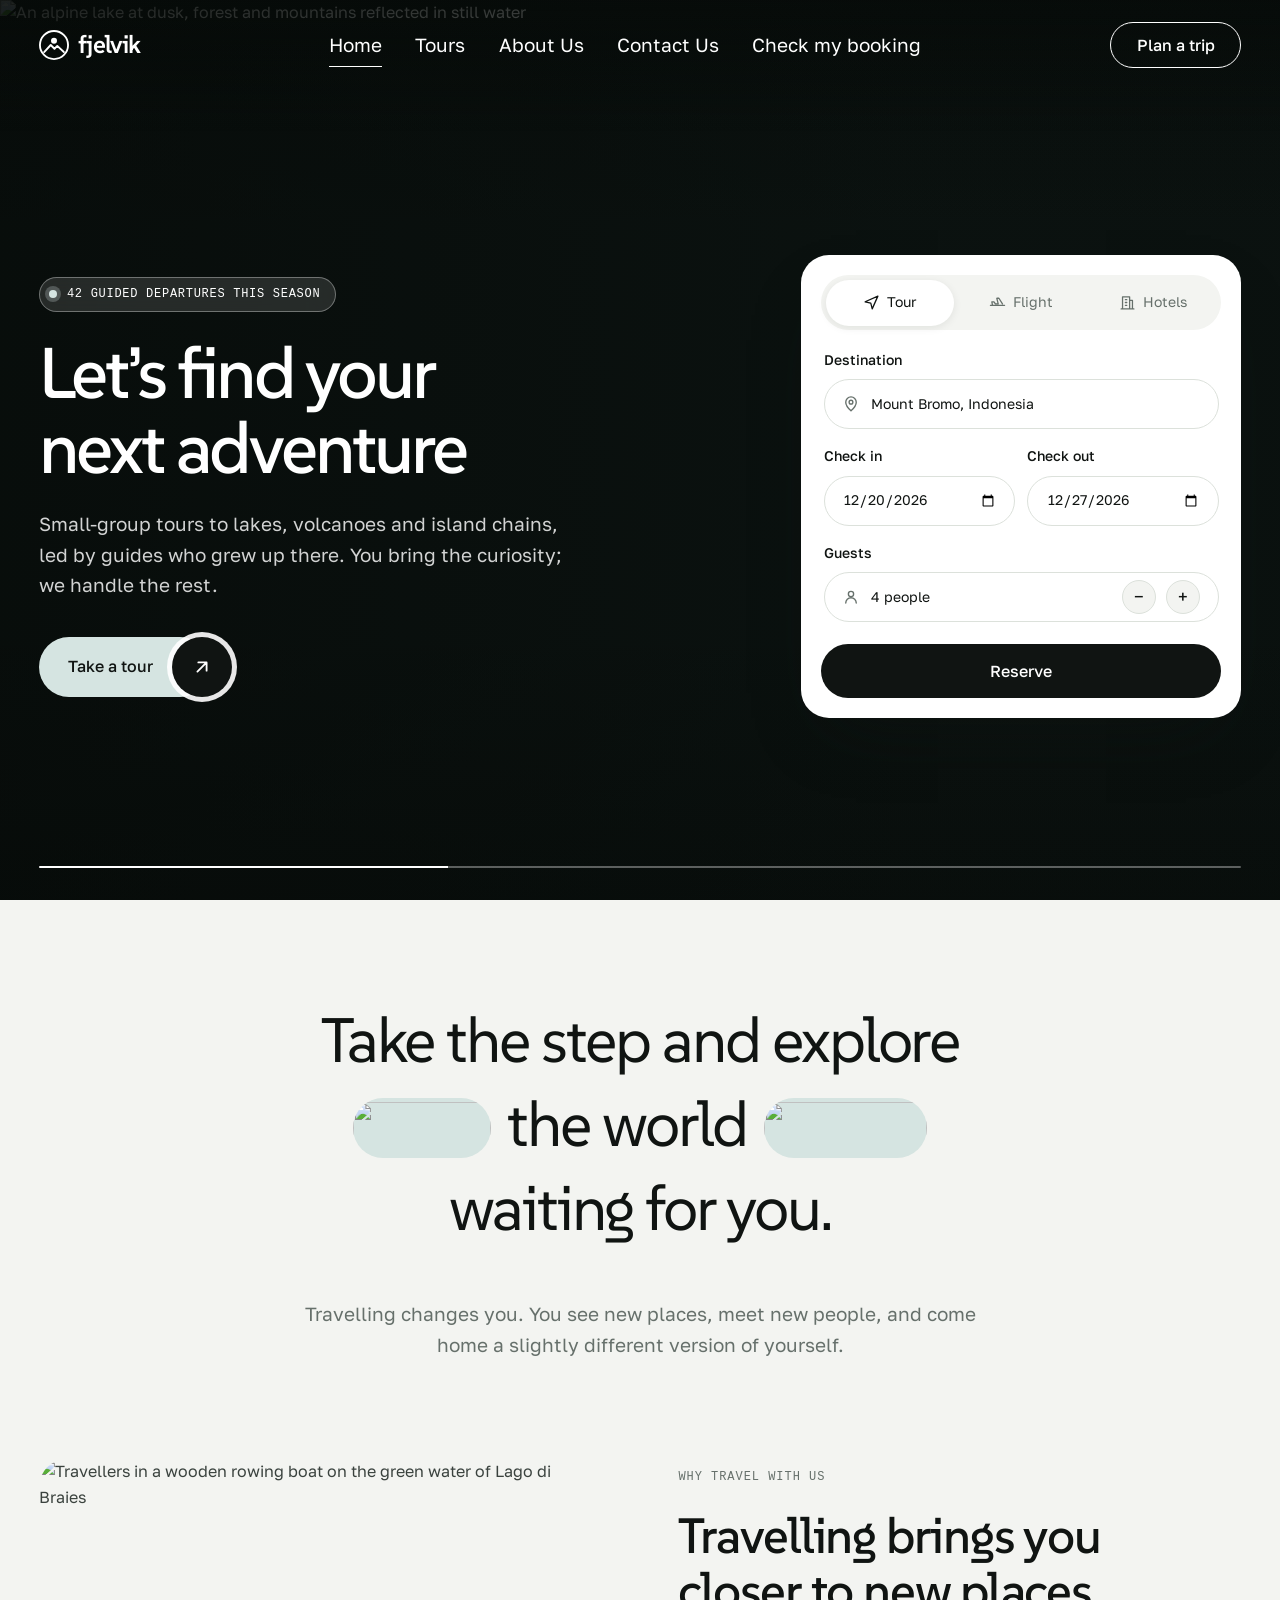
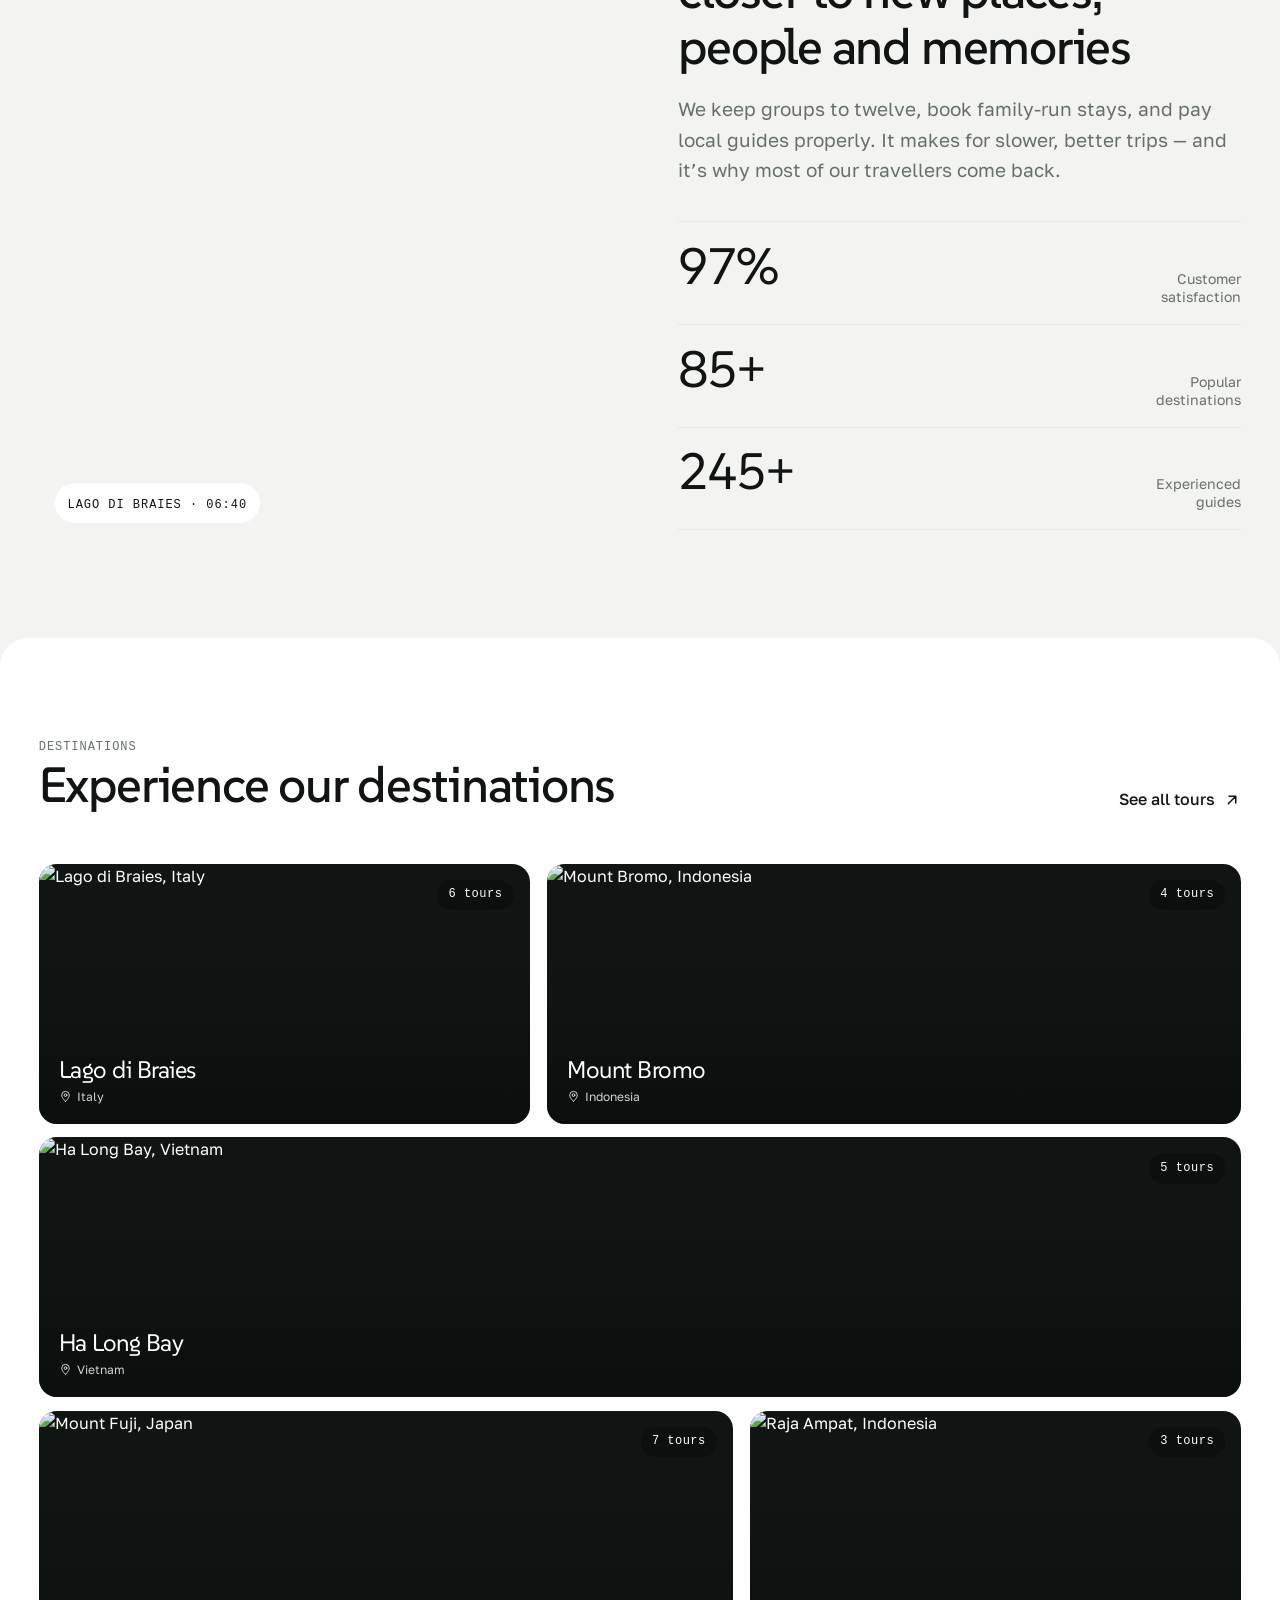
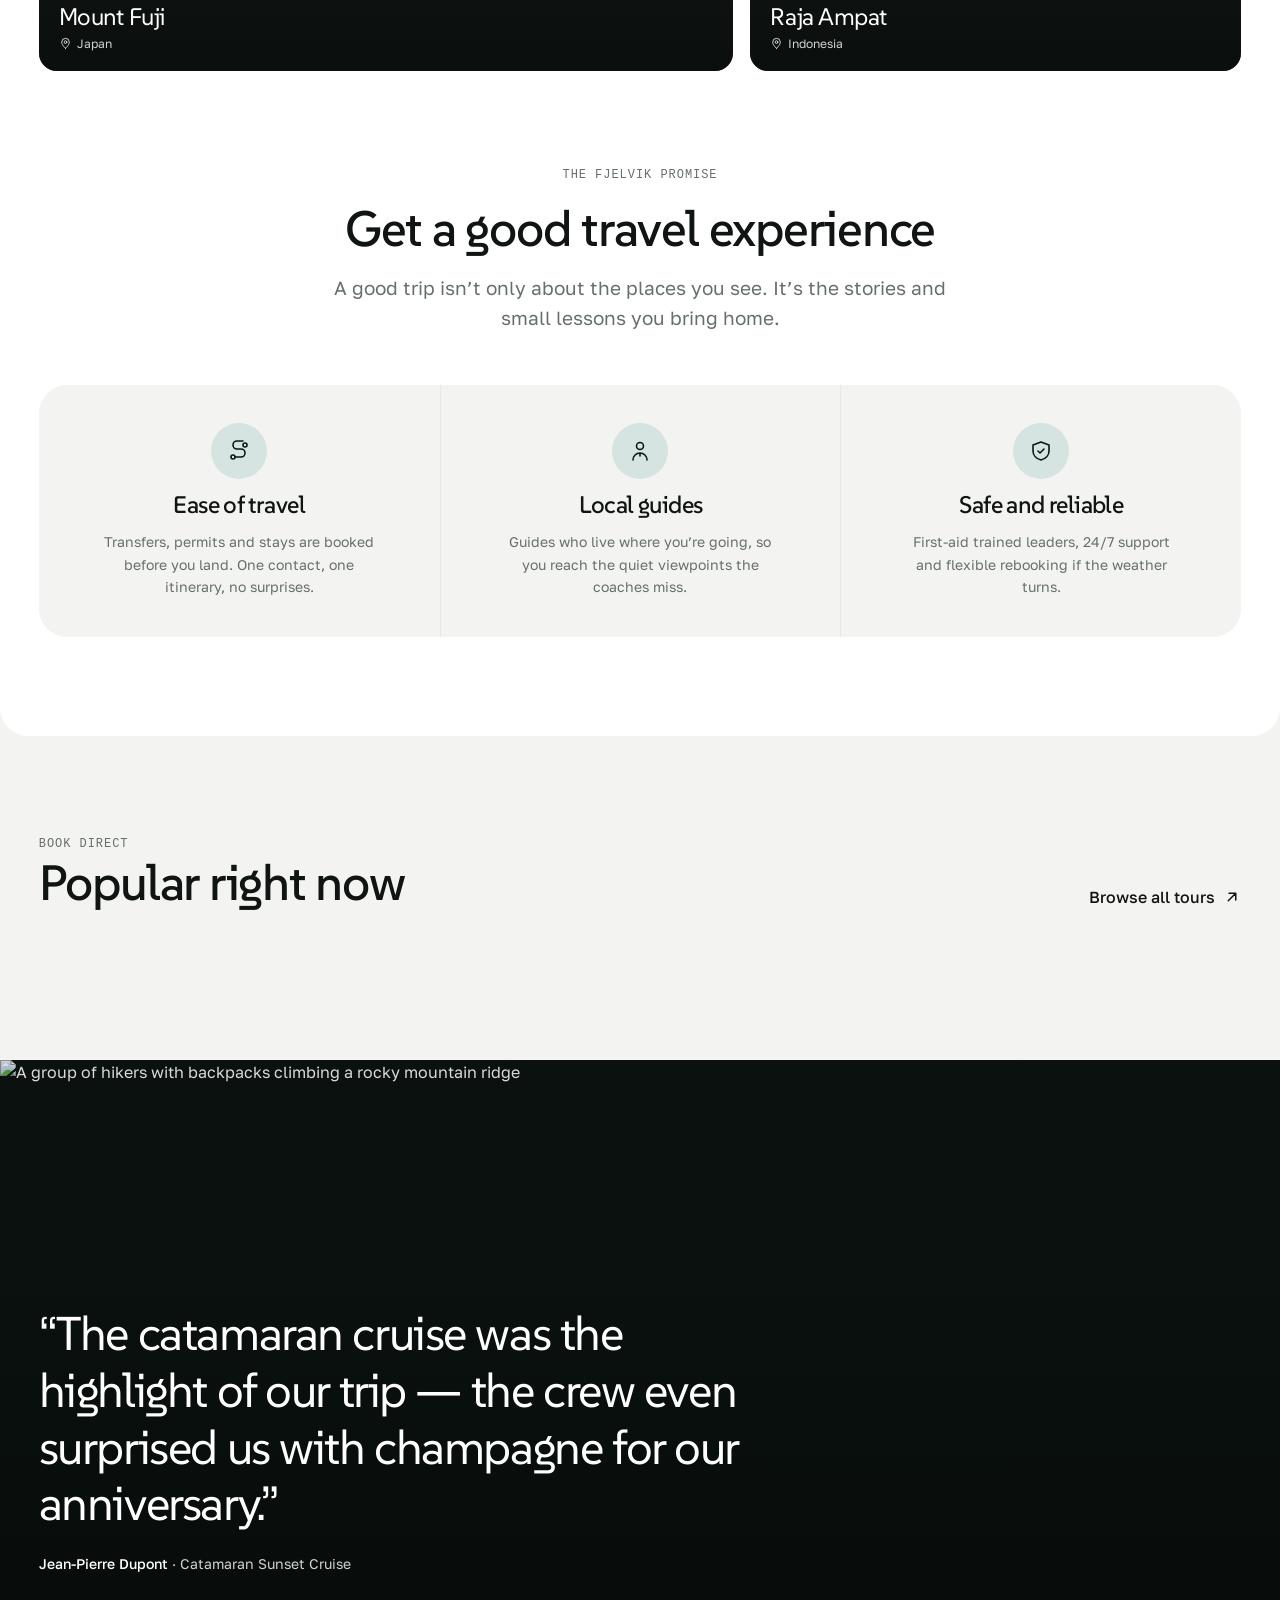
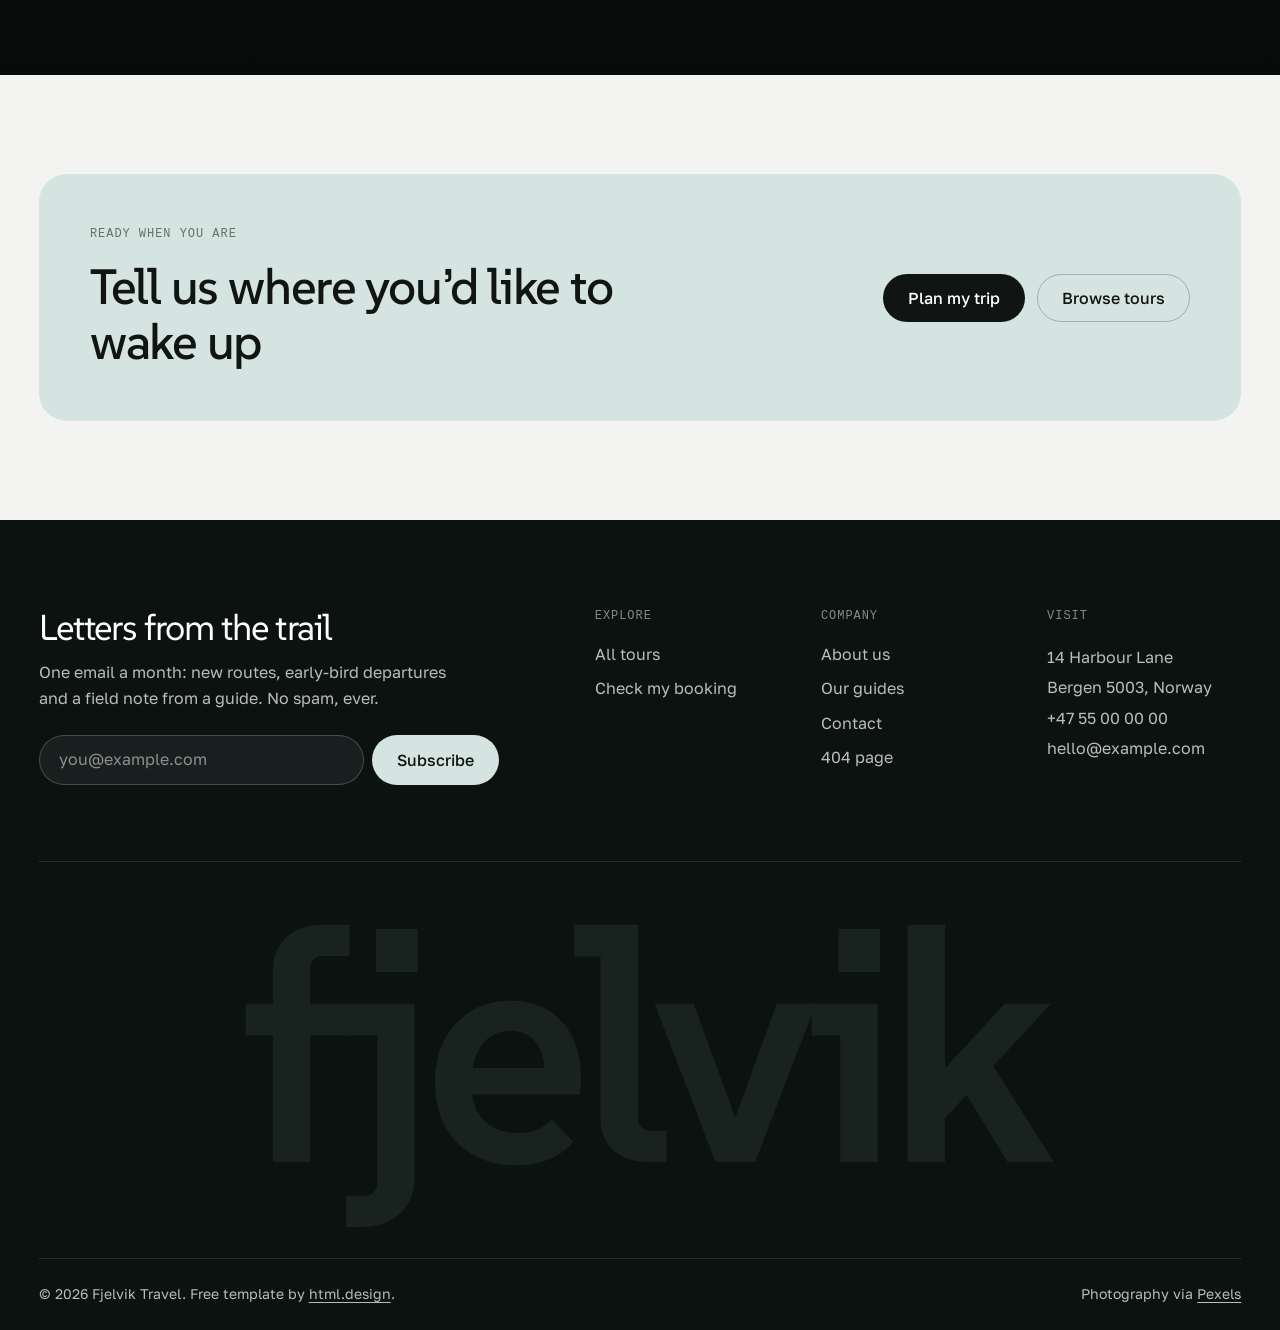
==== commit 8e06b352: "Wire website and dashboard to a shared Supabase backend Adds the Supabase schema (tours, requests, p" ====
--- a/fjelvik/index.html
+++ b/fjelvik/index.html
@@ -36,6 +36,7 @@
       <a href="tours.html">Tours</a>
       <a href="about.html">About Us</a>
       <a href="contact.html">Contact Us</a>
+      <a href="check-booking.html">Check my booking</a>
       <a class="nav__signin-mobile" href="contact.html">Plan a trip</a>
     </nav>
 
@@ -288,70 +289,12 @@
   <div class="container">
     <div class="shead shead--split">
       <div>
-        <p class="label">Departing soon</p>
+        <p class="label">Book direct</p>
         <h2 id="feat-title">Popular right now</h2>
       </div>
-      <a class="link-arrow" href="tours.html">Browse 9 tours <svg viewBox="0 0 24 24" fill="none" stroke="currentColor" stroke-width="2" stroke-linecap="round" stroke-linejoin="round" aria-hidden="true"><path d="M7 17 17 7M8 7h9v9"/></svg></a>
-    </div>
-    <div class="tgrid">
-        <article class="tcard" data-kind="trek" data-price="1890" data-days="7">
-          <div class="tcard__media">
-            <img src="https://images.pexels.com/photos/29298066/pexels-photo-29298066.jpeg?auto=compress&cs=tinysrgb&w=800" alt="Lago di Braies, Italy" width="800" height="600" loading="lazy" decoding="async" />
-            <span class="tcard__kind">Trekking</span>
-          </div>
-          <div class="tcard__body">
-            <p class="tcard__place"><svg viewBox="0 0 24 24" fill="none" stroke="currentColor" stroke-width="1.8" stroke-linecap="round" stroke-linejoin="round" aria-hidden="true"><path d="M12 21s-7-6.2-7-11.5a7 7 0 0 1 14 0C19 14.8 12 21 12 21Z"/><circle cx="12" cy="9.5" r="2.5"/></svg>Lago di Braies, Italy</p>
-            <h3 class="tcard__name"><a href="tour.html">Dolomites Lakes & Ridges</a></h3>
-            <p class="tcard__facts">
-              <span><svg viewBox="0 0 24 24" fill="none" stroke="currentColor" stroke-width="1.8" stroke-linecap="round" aria-hidden="true"><circle cx="12" cy="12" r="9"/><path d="M12 7v5l3 2"/></svg>7 days</span>
-              <span>Moderate</span>
-              <span class="tcard__rating"><svg viewBox="0 0 24 24" fill="currentColor" aria-hidden="true"><path d="m12 3 2.7 5.6 6.1.9-4.4 4.3 1 6.1L12 17l-5.4 2.9 1-6.1L3.2 9.5l6.1-.9Z"/></svg>4.9 <small>(212)</small></span>
-            </p>
-            <p class="tcard__foot">
-              <span class="tcard__price"><small>from</small> $1,890</span>
-              <span class="tcard__go" aria-hidden="true"><svg viewBox="0 0 24 24" fill="none" stroke="currentColor" stroke-width="2" stroke-linecap="round" stroke-linejoin="round" aria-hidden="true"><path d="M7 17 17 7M8 7h9v9"/></svg></span>
-            </p>
-          </div>
-        </article>
-        <article class="tcard" data-kind="volcano" data-price="740" data-days="4">
-          <div class="tcard__media">
-            <img src="https://images.pexels.com/photos/12278092/pexels-photo-12278092.jpeg?auto=compress&cs=tinysrgb&w=800" alt="East Java, Indonesia" width="800" height="600" loading="lazy" decoding="async" />
-            <span class="tcard__kind">Volcanoes</span>
-          </div>
-          <div class="tcard__body">
-            <p class="tcard__place"><svg viewBox="0 0 24 24" fill="none" stroke="currentColor" stroke-width="1.8" stroke-linecap="round" stroke-linejoin="round" aria-hidden="true"><path d="M12 21s-7-6.2-7-11.5a7 7 0 0 1 14 0C19 14.8 12 21 12 21Z"/><circle cx="12" cy="9.5" r="2.5"/></svg>East Java, Indonesia</p>
-            <h3 class="tcard__name"><a href="tour.html">Bromo Sunrise Expedition</a></h3>
-            <p class="tcard__facts">
-              <span><svg viewBox="0 0 24 24" fill="none" stroke="currentColor" stroke-width="1.8" stroke-linecap="round" aria-hidden="true"><circle cx="12" cy="12" r="9"/><path d="M12 7v5l3 2"/></svg>4 days</span>
-              <span>Easy</span>
-              <span class="tcard__rating"><svg viewBox="0 0 24 24" fill="currentColor" aria-hidden="true"><path d="m12 3 2.7 5.6 6.1.9-4.4 4.3 1 6.1L12 17l-5.4 2.9 1-6.1L3.2 9.5l6.1-.9Z"/></svg>4.8 <small>(388)</small></span>
-            </p>
-            <p class="tcard__foot">
-              <span class="tcard__price"><small>from</small> $740</span>
-              <span class="tcard__go" aria-hidden="true"><svg viewBox="0 0 24 24" fill="none" stroke="currentColor" stroke-width="2" stroke-linecap="round" stroke-linejoin="round" aria-hidden="true"><path d="M7 17 17 7M8 7h9v9"/></svg></span>
-            </p>
-          </div>
-        </article>
-        <article class="tcard" data-kind="island" data-price="560" data-days="3">
-          <div class="tcard__media">
-            <img src="https://images.pexels.com/photos/6871874/pexels-photo-6871874.jpeg?auto=compress&cs=tinysrgb&w=800" alt="Quảng Ninh, Vietnam" width="800" height="600" loading="lazy" decoding="async" />
-            <span class="tcard__kind">Islands</span>
-          </div>
-          <div class="tcard__body">
-            <p class="tcard__place"><svg viewBox="0 0 24 24" fill="none" stroke="currentColor" stroke-width="1.8" stroke-linecap="round" stroke-linejoin="round" aria-hidden="true"><path d="M12 21s-7-6.2-7-11.5a7 7 0 0 1 14 0C19 14.8 12 21 12 21Z"/><circle cx="12" cy="9.5" r="2.5"/></svg>Quảng Ninh, Vietnam</p>
-            <h3 class="tcard__name"><a href="tour.html">Ha Long Bay by Junk Boat</a></h3>
-            <p class="tcard__facts">
-              <span><svg viewBox="0 0 24 24" fill="none" stroke="currentColor" stroke-width="1.8" stroke-linecap="round" aria-hidden="true"><circle cx="12" cy="12" r="9"/><path d="M12 7v5l3 2"/></svg>3 days</span>
-              <span>Easy</span>
-              <span class="tcard__rating"><svg viewBox="0 0 24 24" fill="currentColor" aria-hidden="true"><path d="m12 3 2.7 5.6 6.1.9-4.4 4.3 1 6.1L12 17l-5.4 2.9 1-6.1L3.2 9.5l6.1-.9Z"/></svg>4.7 <small>(451)</small></span>
-            </p>
-            <p class="tcard__foot">
-              <span class="tcard__price"><small>from</small> $560</span>
-              <span class="tcard__go" aria-hidden="true"><svg viewBox="0 0 24 24" fill="none" stroke="currentColor" stroke-width="2" stroke-linecap="round" stroke-linejoin="round" aria-hidden="true"><path d="M7 17 17 7M8 7h9v9"/></svg></span>
-            </p>
-          </div>
-        </article>
-    </div>
+      <a class="link-arrow" href="tours.html">Browse all tours <svg viewBox="0 0 24 24" fill="none" stroke="currentColor" stroke-width="2" stroke-linecap="round" stroke-linejoin="round" aria-hidden="true"><path d="M7 17 17 7M8 7h9v9"/></svg></a>
+    </div>
+    <div class="tgrid" data-featured-tours></div>
   </div>
 </section>
 
@@ -361,8 +304,8 @@
   <div class="container quote-band__inner">
     <h2 id="quote-title" class="sr-only">What travellers say</h2>
     <figure>
-      <blockquote>&ldquo;Four days, eleven strangers and one volcano at sunrise. I booked the next trip on the flight home.&rdquo;</blockquote>
-      <figcaption><strong>Maya Lindqvist</strong> · Bromo Sunrise Expedition</figcaption>
+      <blockquote>&ldquo;The catamaran cruise was the highlight of our trip — the crew even surprised us with champagne for our anniversary.&rdquo;</blockquote>
+      <figcaption><strong>Jean-Pierre Dupont</strong> · Catamaran Sunset Cruise</figcaption>
     </figure>
   </div>
 </section>
@@ -401,9 +344,7 @@
           <p class="label footer__h">Explore</p>
           <ul>
             <li><a href="tours.html">All tours</a></li>
-            <li><a href="tours.html">Trekking</a></li>
-            <li><a href="tours.html">Island hopping</a></li>
-            <li><a href="tour.html">Tour detail</a></li>
+            <li><a href="check-booking.html">Check my booking</a></li>
           </ul>
         </div>
         <div>
@@ -437,5 +378,6 @@
 
 <div class="toast" role="status" aria-live="polite" hidden></div>
 <script src="assets/js/main.js" defer></script>
+<script type="module" src="assets/js/catalog.js"></script>
 </body>
 </html>
